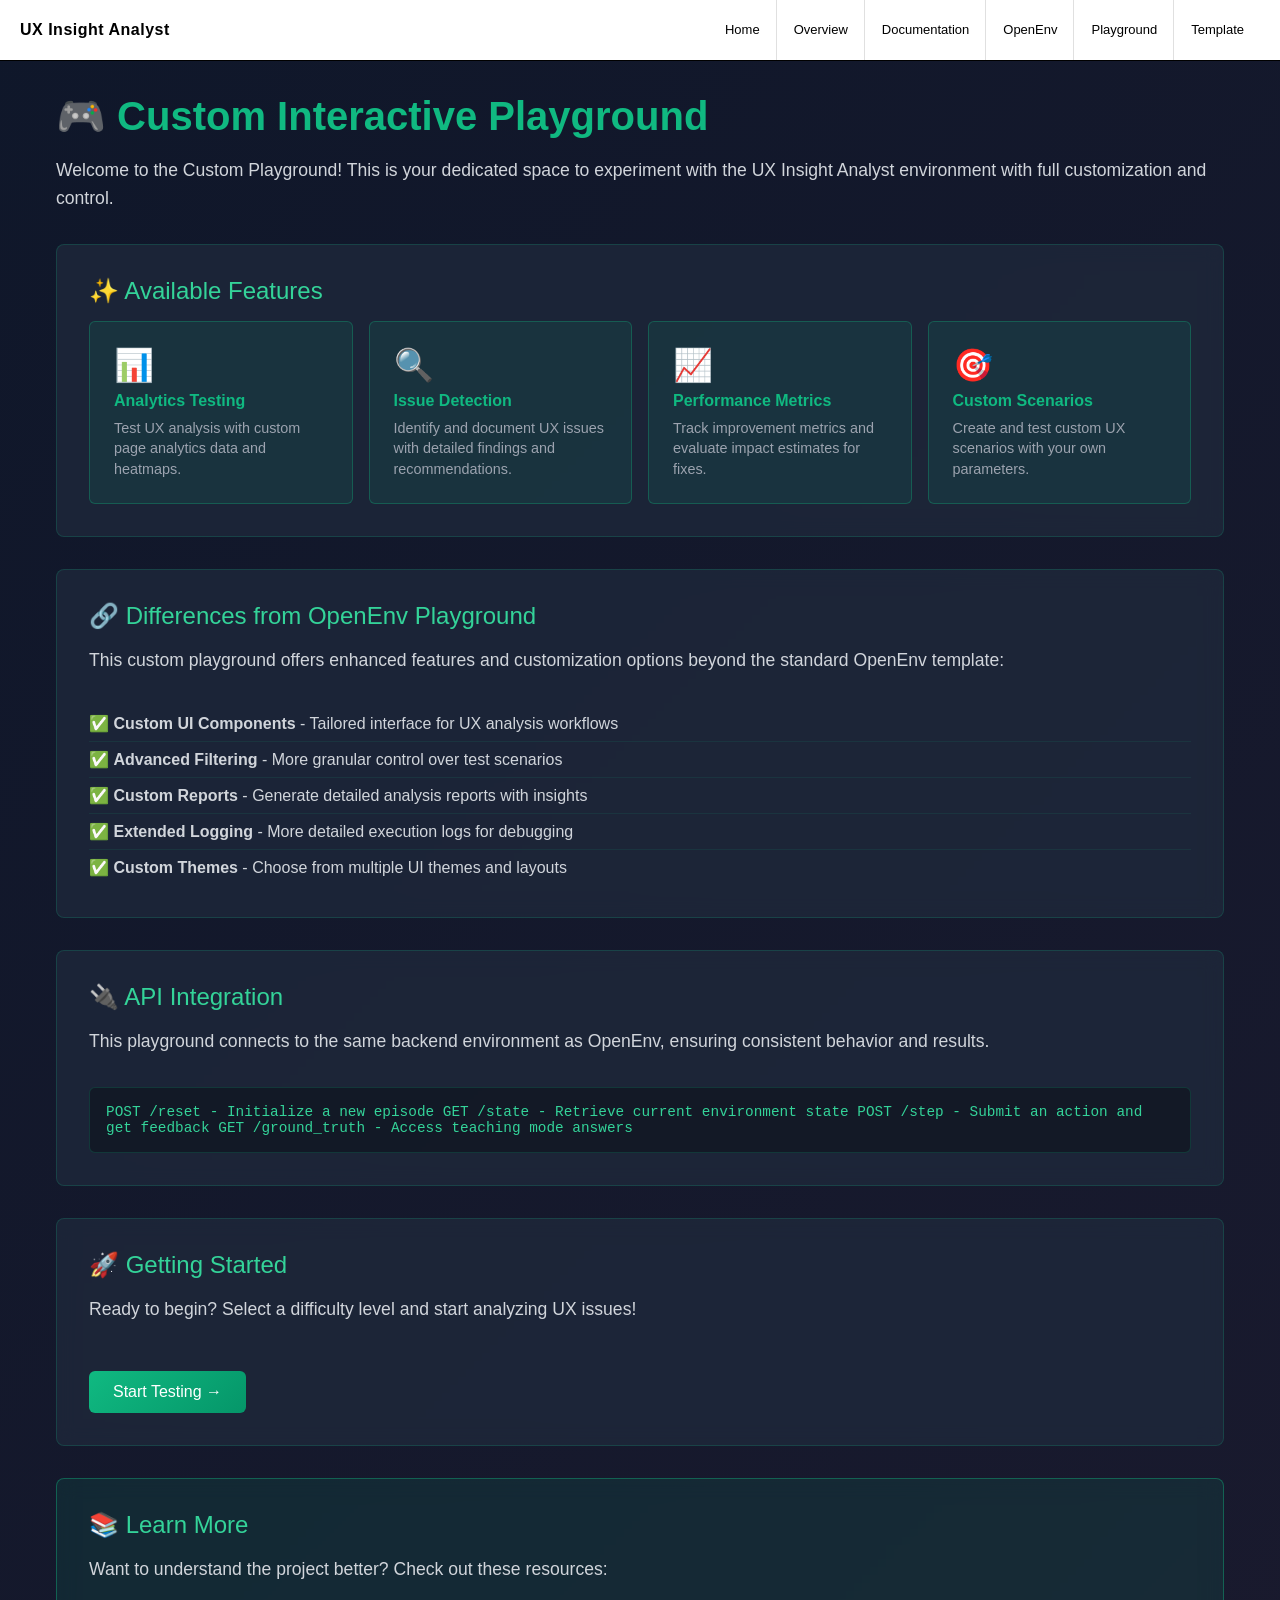
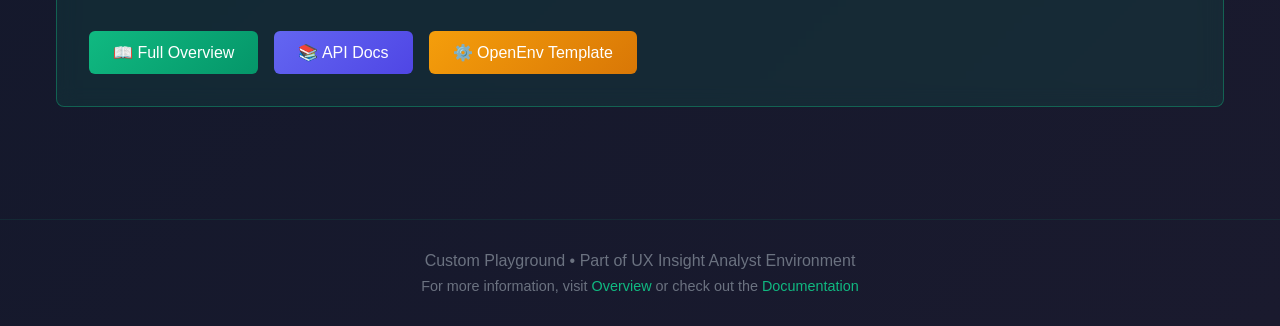
==== static/custom-playground.html @ 0582b0f1 "route-changes" ====
<!DOCTYPE html>
<html lang="en">
<head>
    <meta charset="UTF-8">
    <meta name="viewport" content="width=device-width, initial-scale=1.0">
    <title>Custom Playground - UX Insight Analyst</title>
    <style>
        * {
            margin: 0;
            padding: 0;
            box-sizing: border-box;
        }

        body {
            font-family: -apple-system, BlinkMacSystemFont, "Segoe UI", Roboto, "Helvetica Neue", Arial, sans-serif;
            background: linear-gradient(135deg, #0f172a 0%, #1a1a2e 100%);
            color: #e5e7eb;
            min-height: 100vh;
        }

        .container {
            max-width: 1200px;
            margin: 0 auto;
            padding: 2rem 1rem;
        }

        h1 {
            color: #10b981;
            margin-bottom: 1rem;
            font-size: 2.5rem;
        }

        .description {
            color: #d1d5db;
            margin-bottom: 2rem;
            font-size: 1.1rem;
            line-height: 1.6;
        }

        .playground-section {
            background: rgba(30, 41, 59, 0.8);
            border: 1px solid rgba(16, 185, 129, 0.2);
            border-radius: 8px;
            padding: 2rem;
            margin-bottom: 2rem;
            backdrop-filter: blur(10px);
        }

        .section-title {
            color: #34d399;
            font-size: 1.5rem;
            margin-bottom: 1rem;
            display: flex;
            align-items: center;
            gap: 0.5rem;
        }

        .feature-grid {
            display: grid;
            grid-template-columns: repeat(auto-fit, minmax(250px, 1fr));
            gap: 1rem;
            margin-top: 1rem;
        }

        .feature-card {
            background: rgba(16, 185, 129, 0.1);
            border: 1px solid rgba(16, 185, 129, 0.3);
            border-radius: 6px;
            padding: 1.5rem;
            transition: all 0.3s ease;
        }

        .feature-card:hover {
            background: rgba(16, 185, 129, 0.15);
            border-color: rgba(16, 185, 129, 0.5);
            transform: translateY(-2px);
        }

        .feature-icon {
            font-size: 2rem;
            margin-bottom: 0.5rem;
        }

        .feature-title {
            color: #10b981;
            font-weight: 600;
            margin-bottom: 0.5rem;
        }

        .feature-desc {
            color: #9ca3af;
            font-size: 0.9rem;
            line-height: 1.4;
        }

        .button {
            display: inline-block;
            padding: 0.75rem 1.5rem;
            background: linear-gradient(135deg, #10b981 0%, #059669 100%);
            color: white;
            text-decoration: none;
            border-radius: 6px;
            transition: all 0.3s ease;
            border: none;
            cursor: pointer;
            font-size: 1rem;
            margin-top: 1rem;
        }

        .button:hover {
            background: linear-gradient(135deg, #34d399 0%, #10b981 100%);
            transform: translateY(-2px);
            box-shadow: 0 4px 12px rgba(16, 185, 129, 0.3);
        }

        .code-block {
            background: rgba(0, 0, 0, 0.3);
            border: 1px solid rgba(16, 185, 129, 0.2);
            border-radius: 6px;
            padding: 1rem;
            overflow-x: auto;
            margin-top: 1rem;
            font-family: 'Monaco', 'Courier New', monospace;
            font-size: 0.9rem;
            color: #34d399;
        }

        .footer {
            text-align: center;
            padding: 2rem 0;
            color: #6b7280;
            border-top: 1px solid rgba(16, 185, 129, 0.1);
            margin-top: 3rem;
        }
    </style>
</head>
<body>
    <div class="container">
        <h1>🎮 Custom Interactive Playground</h1>
        <p class="description">
            Welcome to the Custom Playground! This is your dedicated space to experiment with the UX Insight Analyst environment with full customization and control.
        </p>

        <!-- Features Section -->
        <div class="playground-section">
            <div class="section-title">✨ Available Features</div>
            <div class="feature-grid">
                <div class="feature-card">
                    <div class="feature-icon">📊</div>
                    <div class="feature-title">Analytics Testing</div>
                    <div class="feature-desc">Test UX analysis with custom page analytics data and heatmaps.</div>
                </div>
                <div class="feature-card">
                    <div class="feature-icon">🔍</div>
                    <div class="feature-title">Issue Detection</div>
                    <div class="feature-desc">Identify and document UX issues with detailed findings and recommendations.</div>
                </div>
                <div class="feature-card">
                    <div class="feature-icon">📈</div>
                    <div class="feature-title">Performance Metrics</div>
                    <div class="feature-desc">Track improvement metrics and evaluate impact estimates for fixes.</div>
                </div>
                <div class="feature-card">
                    <div class="feature-icon">🎯</div>
                    <div class="feature-title">Custom Scenarios</div>
                    <div class="feature-desc">Create and test custom UX scenarios with your own parameters.</div>
                </div>
            </div>
        </div>

        <!-- OpenEnv Comparison Section -->
        <div class="playground-section">
            <div class="section-title">🔗 Differences from OpenEnv Playground</div>
            <p class="description">
                This custom playground offers enhanced features and customization options beyond the standard OpenEnv template:
            </p>
            <ul style="list-style: none; margin-top: 1rem; color: #d1d5db;">
                <li style="padding: 0.5rem 0; border-bottom: 1px solid rgba(16, 185, 129, 0.1);">
                    ✅ <strong>Custom UI Components</strong> - Tailored interface for UX analysis workflows
                </li>
                <li style="padding: 0.5rem 0; border-bottom: 1px solid rgba(16, 185, 129, 0.1);">
                    ✅ <strong>Advanced Filtering</strong> - More granular control over test scenarios
                </li>
                <li style="padding: 0.5rem 0; border-bottom: 1px solid rgba(16, 185, 129, 0.1);">
                    ✅ <strong>Custom Reports</strong> - Generate detailed analysis reports with insights
                </li>
                <li style="padding: 0.5rem 0; border-bottom: 1px solid rgba(16, 185, 129, 0.1);">
                    ✅ <strong>Extended Logging</strong> - More detailed execution logs for debugging
                </li>
                <li style="padding: 0.5rem 0;">
                    ✅ <strong>Custom Themes</strong> - Choose from multiple UI themes and layouts
                </li>
            </ul>
        </div>

        <!-- API Integration Section -->
        <div class="playground-section">
            <div class="section-title">🔌 API Integration</div>
            <p class="description">
                This playground connects to the same backend environment as OpenEnv, ensuring consistent behavior and results.
            </p>
            <div class="code-block">
POST /reset - Initialize a new episode
GET /state - Retrieve current environment state
POST /step - Submit an action and get feedback
GET /ground_truth - Access teaching mode answers
            </div>
        </div>

        <!-- Getting Started Section -->
        <div class="playground-section">
            <div class="section-title">🚀 Getting Started</div>
            <p class="description">
                Ready to begin? Select a difficulty level and start analyzing UX issues!
            </p>
            <button class="button" onclick="alert('Placeholder: Interactive controls would appear here in full implementation')">
                Start Testing →
            </button>
        </div>

        <!-- Links to Other Sections -->
        <div class="playground-section" style="background: rgba(16, 185, 129, 0.1); border-color: rgba(16, 185, 129, 0.4);">
            <div class="section-title">📚 Learn More</div>
            <p class="description">
                Want to understand the project better? Check out these resources:
            </p>
            <div style="display: flex; gap: 1rem; flex-wrap: wrap; margin-top: 1rem;">
                <a href="/overview" class="button">📖 Full Overview</a>
                <a href="/documentation" class="button" style="background: linear-gradient(135deg, #6366f1 0%, #4f46e5 100%);">📚 API Docs</a>
                <a href="/web" class="button" style="background: linear-gradient(135deg, #f59e0b 0%, #d97706 100%);">⚙️ OpenEnv Template</a>
            </div>
        </div>
    </div>

    <div class="footer">
        <p>Custom Playground • Part of UX Insight Analyst Environment</p>
        <p style="font-size: 0.9rem; margin-top: 0.5rem;">
            For more information, visit <a href="/overview" style="color: #10b981; text-decoration: none;">Overview</a> or check out the <a href="/documentation" style="color: #10b981; text-decoration: none;">Documentation</a>
        </p>
    </div>

    <!-- Load navbar -->
    <link rel="stylesheet" href="/static/css/navbar.css">
    <script src="/static/js/navbar.js"></script>
</body>
</html>
---- static/css/navbar.css ----
/* Minimalistic navbar - monochrome, sharp edges, clear borders */

.navbar {
  background-color: #ffffff;
  border-bottom: 1px solid #000000;
  padding: 0;
  position: sticky;
  top: 0;
  z-index: 1000;
  width: 100%;
}

.navbar-container {
  max-width: 100%;
  margin: 0 auto;
  display: flex;
  justify-content: space-between;
  align-items: center;
  padding: 0 20px;
  height: 60px;
}

.navbar-brand {
  display: flex;
  align-items: center;
}

.brand-link {
  font-size: 16px;
  font-weight: 600;
  color: #000000;
  text-decoration: none;
  letter-spacing: 0.5px;
  transition: color 0.2s;
}

.brand-link:hover {
  color: #333333;
}

.navbar-menu {
  display: flex;
  list-style: none;
  margin: 0;
  padding: 0;
  gap: 1px;
  height: 60px;
  align-items: center;
}

.navbar-menu li {
  height: 100%;
  display: flex;
  align-items: center;
  border-right: 1px solid #e0e0e0;
}

.navbar-menu li:last-child {
  border-right: none;
}

.nav-link {
  color: #000000;
  text-decoration: none;
  font-size: 13px;
  font-weight: 500;
  padding: 0 16px;
  height: 100%;
  display: flex;
  align-items: center;
  transition: background-color 0.2s, color 0.2s;
  border-bottom: 2px solid transparent;
  margin-bottom: -1px;
}

.nav-link:hover {
  background-color: #f5f5f5;
  color: #000000;
}

.nav-link.active {
  background-color: #000000;
  color: #ffffff;
  border-bottom-color: #000000;
}

.navbar-toggle {
  display: none;
  background: none;
  border: none;
  cursor: pointer;
  padding: 10px;
  flex-direction: column;
  gap: 5px;
}

.hamburger {
  width: 24px;
  height: 2px;
  background-color: #000000;
  display: block;
  transition: all 0.3s;
}

/* Mobile responsive design */
@media (max-width: 768px) {
  .navbar-toggle {
    display: flex;
  }

  .navbar-container {
    padding: 0 16px;
  }

  .navbar-menu {
    position: absolute;
    top: 60px;
    left: 0;
    right: 0;
    background-color: #ffffff;
    flex-direction: column;
    gap: 0;
    height: auto;
    border-bottom: 1px solid #000000;
    max-height: 0;
    overflow: hidden;
    transition: max-height 0.3s;
  }

  .navbar-menu.active {
    max-height: 500px;
  }

  .navbar-menu li {
    width: 100%;
    border-right: none;
    border-bottom: 1px solid #e0e0e0;
    height: auto;
  }

  .navbar-menu li:last-child {
    border-bottom: none;
  }

  .nav-link {
    width: 100%;
    padding: 12px 16px;
    border-bottom: none;
    margin-bottom: 0;
  }

  .brand-link {
    font-size: 14px;
  }
}
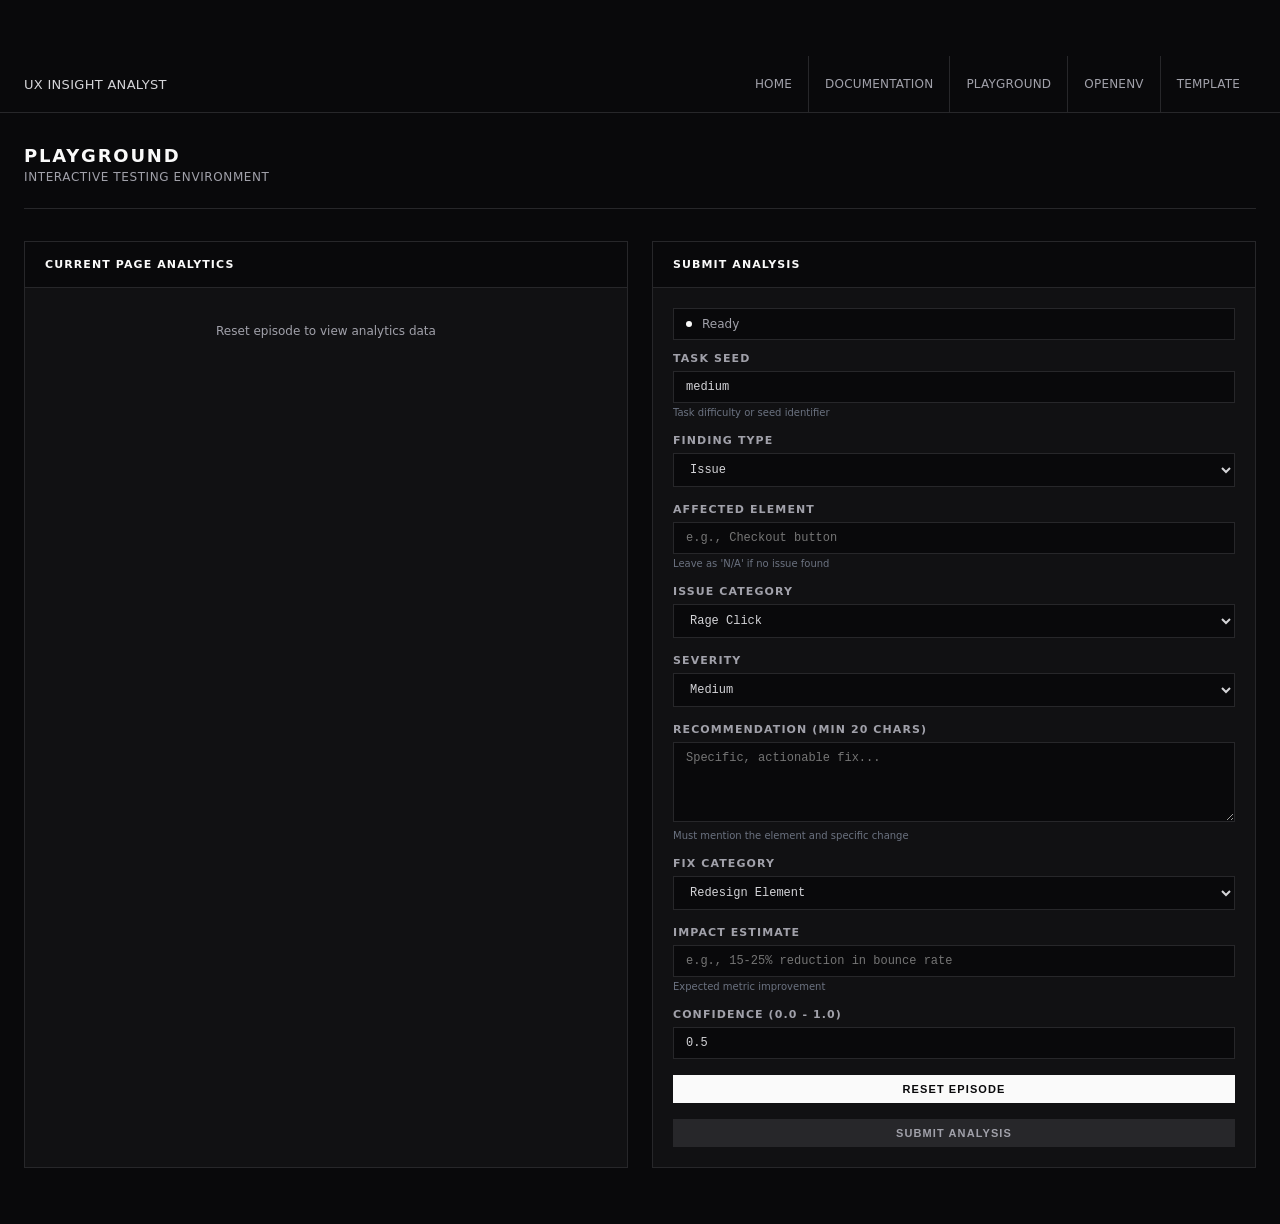
==== commit ce9ec50c: "route-fix" ====
--- a/static/custom-playground.html
+++ b/static/custom-playground.html
@@ -3,244 +3,656 @@
 <head>
     <meta charset="UTF-8">
     <meta name="viewport" content="width=device-width, initial-scale=1.0">
-    <title>Custom Playground - UX Insight Analyst</title>
+    <title>Playground</title>
+    <link rel="stylesheet" href="/static/css/navbar.css">
     <style>
-        * {
-            margin: 0;
-            padding: 0;
-            box-sizing: border-box;
-        }
+        * { margin: 0; padding: 0; box-sizing: border-box; }
 
         body {
-            font-family: -apple-system, BlinkMacSystemFont, "Segoe UI", Roboto, "Helvetica Neue", Arial, sans-serif;
-            background: linear-gradient(135deg, #0f172a 0%, #1a1a2e 100%);
-            color: #e5e7eb;
-            min-height: 100vh;
+            font-family: system-ui, -apple-system, 'Segoe UI', sans-serif;
+            background-color: #09090b;
+            color: #d4d4d8;
+            padding-top: 56px;
         }
 
         .container {
-            max-width: 1200px;
+            max-width: 1400px;
             margin: 0 auto;
-            padding: 2rem 1rem;
-        }
-
-        h1 {
-            color: #10b981;
-            margin-bottom: 1rem;
-            font-size: 2.5rem;
-        }
-
-        .description {
-            color: #d1d5db;
-            margin-bottom: 2rem;
-            font-size: 1.1rem;
-            line-height: 1.6;
-        }
-
-        .playground-section {
-            background: rgba(30, 41, 59, 0.8);
-            border: 1px solid rgba(16, 185, 129, 0.2);
-            border-radius: 8px;
-            padding: 2rem;
-            margin-bottom: 2rem;
-            backdrop-filter: blur(10px);
-        }
-
-        .section-title {
-            color: #34d399;
-            font-size: 1.5rem;
-            margin-bottom: 1rem;
+            padding: 32px 24px;
+        }
+
+        .header {
+            margin-bottom: 32px;
+            border-bottom: 1px solid #27272a;
+            padding-bottom: 24px;
+        }
+
+        .title {
+            font-size: 18px;
+            font-weight: 600;
+            color: #fafafa;
+            text-transform: uppercase;
+            letter-spacing: 0.1em;
+            margin-bottom: 4px;
+        }
+
+        .subtitle {
+            font-size: 12px;
+            color: #a1a1aa;
+            text-transform: uppercase;
+            letter-spacing: 0.05em;
+        }
+
+        /* Two-column layout */
+        .main-grid {
+            display: grid;
+            grid-template-columns: 1fr 1fr;
+            gap: 24px;
+            margin-bottom: 24px;
+        }
+
+        .panel {
+            border: 1px solid #27272a;
+            background-color: #111113;
+            display: flex;
+            flex-direction: column;
+        }
+
+        .panel-header {
+            padding: 16px 20px;
+            border-bottom: 1px solid #27272a;
+            background-color: #09090b;
+        }
+
+        .panel-title {
+            font-size: 11px;
+            font-weight: 600;
+            color: #fafafa;
+            text-transform: uppercase;
+            letter-spacing: 0.1em;
+        }
+
+        .panel-content {
+            padding: 20px;
+            flex: 1;
+            overflow-y: auto;
+        }
+
+        .form-group {
+            margin-bottom: 16px;
+        }
+
+        .form-group:last-child {
+            margin-bottom: 0;
+        }
+
+        .label {
+            display: block;
+            font-size: 11px;
+            font-weight: 600;
+            color: #a1a1aa;
+            text-transform: uppercase;
+            letter-spacing: 0.1em;
+            margin-bottom: 6px;
+        }
+
+        input, select, textarea {
+            width: 100%;
+            padding: 8px 12px;
+            background-color: #09090b;
+            border: 1px solid #27272a;
+            color: #d4d4d8;
+            font-family: monospace;
+            font-size: 12px;
+            transition: border-color 0.15s;
+        }
+
+        input:focus, select:focus, textarea:focus {
+            outline: none;
+            border-color: #a1a1aa;
+        }
+
+        textarea {
+            resize: vertical;
+            min-height: 80px;
+            font-family: monospace;
+        }
+
+        /* Data display */
+        .data-section {
+            margin-bottom: 20px;
+        }
+
+        .data-section h4 {
+            font-size: 11px;
+            font-weight: 600;
+            color: #fafafa;
+            text-transform: uppercase;
+            letter-spacing: 0.1em;
+            margin-bottom: 10px;
+            padding-bottom: 8px;
+            border-bottom: 1px solid #27272a;
+        }
+
+        .metric-item {
+            display: flex;
+            justify-content: space-between;
+            padding: 6px 0;
+            font-size: 12px;
+            border-bottom: 1px solid #27272a;
+        }
+
+        .metric-item:last-child {
+            border-bottom: none;
+        }
+
+        .metric-label {
+            color: #a1a1aa;
+        }
+
+        .metric-value {
+            color: #fafafa;
+            font-family: monospace;
+            font-weight: 500;
+        }
+
+        .signal-item {
+            padding: 8px 0;
+            font-size: 12px;
+            border-bottom: 1px solid #27272a;
+        }
+
+        .signal-item:last-child {
+            border-bottom: none;
+        }
+
+        .signal-type {
+            color: #fafafa;
+            font-weight: 500;
+        }
+
+        .signal-detail {
+            color: #a1a1aa;
+            font-size: 11px;
+            margin-top: 2px;
+        }
+
+        .button {
+            padding: 8px 16px;
+            background-color: #fafafa;
+            color: #09090b;
+            border: none;
+            font-size: 11px;
+            font-weight: 600;
+            text-transform: uppercase;
+            letter-spacing: 0.1em;
+            cursor: pointer;
+            transition: background-color 0.15s;
+            width: 100%;
+        }
+
+        .button:hover {
+            background-color: #d4d4d8;
+        }
+
+        .button:disabled {
+            background-color: #27272a;
+            color: #a1a1aa;
+            cursor: not-allowed;
+        }
+
+        .button-secondary {
+            padding: 8px 16px;
+            background-color: #111113;
+            color: #d4d4d8;
+            border: 1px solid #27272a;
+            font-size: 11px;
+            font-weight: 600;
+            text-transform: uppercase;
+            letter-spacing: 0.1em;
+            cursor: pointer;
+            transition: all 0.15s;
+            width: 100%;
+            margin-top: 8px;
+        }
+
+        .button-secondary:hover {
+            border-color: #a1a1aa;
+            background-color: #18181b;
+        }
+
+        /* Status indicator */
+        .status-bar {
             display: flex;
             align-items: center;
-            gap: 0.5rem;
-        }
-
-        .feature-grid {
+            gap: 10px;
+            padding: 8px 12px;
+            background-color: #09090b;
+            border: 1px solid #27272a;
+            margin-bottom: 12px;
+            font-size: 12px;
+        }
+
+        .status-dot {
+            width: 6px;
+            height: 6px;
+            background-color: #a1a1aa;
+            border-radius: 50%;
+        }
+
+        .status-dot.active {
+            background-color: #fafafa;
+        }
+
+        .status-text {
+            color: #a1a1aa;
+        }
+
+        /* Output boxes */
+        .output-box {
+            background-color: #09090b;
+            border: 1px solid #27272a;
+            padding: 10px 12px;
+            font-family: monospace;
+            font-size: 11px;
+            max-height: 150px;
+            overflow-y: auto;
+            color: #a1a1aa;
+            line-height: 1.5;
+        }
+
+        /* Two-row grid for results */
+        .results-grid {
             display: grid;
-            grid-template-columns: repeat(auto-fit, minmax(250px, 1fr));
-            gap: 1rem;
-            margin-top: 1rem;
-        }
-
-        .feature-card {
-            background: rgba(16, 185, 129, 0.1);
-            border: 1px solid rgba(16, 185, 129, 0.3);
-            border-radius: 6px;
-            padding: 1.5rem;
-            transition: all 0.3s ease;
-        }
-
-        .feature-card:hover {
-            background: rgba(16, 185, 129, 0.15);
-            border-color: rgba(16, 185, 129, 0.5);
-            transform: translateY(-2px);
-        }
-
-        .feature-icon {
-            font-size: 2rem;
-            margin-bottom: 0.5rem;
-        }
-
-        .feature-title {
-            color: #10b981;
-            font-weight: 600;
-            margin-bottom: 0.5rem;
-        }
-
-        .feature-desc {
-            color: #9ca3af;
-            font-size: 0.9rem;
-            line-height: 1.4;
-        }
-
-        .button {
-            display: inline-block;
-            padding: 0.75rem 1.5rem;
-            background: linear-gradient(135deg, #10b981 0%, #059669 100%);
-            color: white;
-            text-decoration: none;
-            border-radius: 6px;
-            transition: all 0.3s ease;
-            border: none;
-            cursor: pointer;
-            font-size: 1rem;
-            margin-top: 1rem;
-        }
-
-        .button:hover {
-            background: linear-gradient(135deg, #34d399 0%, #10b981 100%);
-            transform: translateY(-2px);
-            box-shadow: 0 4px 12px rgba(16, 185, 129, 0.3);
-        }
-
-        .code-block {
-            background: rgba(0, 0, 0, 0.3);
-            border: 1px solid rgba(16, 185, 129, 0.2);
-            border-radius: 6px;
-            padding: 1rem;
-            overflow-x: auto;
-            margin-top: 1rem;
-            font-family: 'Monaco', 'Courier New', monospace;
-            font-size: 0.9rem;
-            color: #34d399;
-        }
-
-        .footer {
-            text-align: center;
-            padding: 2rem 0;
+            grid-template-columns: 1fr 1fr;
+            gap: 24px;
+        }
+
+        .wide-panel {
+            grid-column: 1 / -1;
+        }
+
+        .progress-bar {
+            display: flex;
+            height: 4px;
+            background-color: #27272a;
+            margin: 12px 0;
+            overflow: hidden;
+        }
+
+        .progress-fill {
+            height: 100%;
+            background-color: #fafafa;
+            transition: width 0.3s;
+        }
+
+        .progress-text {
+            font-size: 11px;
+            color: #a1a1aa;
+            margin-top: 4px;
+        }
+
+        .helper-text {
+            font-size: 10px;
             color: #6b7280;
-            border-top: 1px solid rgba(16, 185, 129, 0.1);
-            margin-top: 3rem;
+            margin-top: 4px;
+        }
+
+        @media (max-width: 1024px) {
+            .main-grid {
+                grid-template-columns: 1fr;
+            }
+            .results-grid {
+                grid-template-columns: 1fr;
+            }
         }
     </style>
 </head>
 <body>
     <div class="container">
-        <h1>🎮 Custom Interactive Playground</h1>
-        <p class="description">
-            Welcome to the Custom Playground! This is your dedicated space to experiment with the UX Insight Analyst environment with full customization and control.
-        </p>
-
-        <!-- Features Section -->
-        <div class="playground-section">
-            <div class="section-title">✨ Available Features</div>
-            <div class="feature-grid">
-                <div class="feature-card">
-                    <div class="feature-icon">📊</div>
-                    <div class="feature-title">Analytics Testing</div>
-                    <div class="feature-desc">Test UX analysis with custom page analytics data and heatmaps.</div>
-                </div>
-                <div class="feature-card">
-                    <div class="feature-icon">🔍</div>
-                    <div class="feature-title">Issue Detection</div>
-                    <div class="feature-desc">Identify and document UX issues with detailed findings and recommendations.</div>
-                </div>
-                <div class="feature-card">
-                    <div class="feature-icon">📈</div>
-                    <div class="feature-title">Performance Metrics</div>
-                    <div class="feature-desc">Track improvement metrics and evaluate impact estimates for fixes.</div>
-                </div>
-                <div class="feature-card">
-                    <div class="feature-icon">🎯</div>
-                    <div class="feature-title">Custom Scenarios</div>
-                    <div class="feature-desc">Create and test custom UX scenarios with your own parameters.</div>
+        <div class="header">
+            <div class="title">Playground</div>
+            <div class="subtitle">Interactive Testing Environment</div>
+        </div>
+
+        <div class="main-grid">
+            <!-- ANALYTICS DATA PANEL -->
+            <div class="panel">
+                <div class="panel-header">
+                    <div class="panel-title">Current Page Analytics</div>
+                </div>
+                <div class="panel-content">
+                    <div id="analyticsContainer" style="font-size: 12px;">
+                        <div style="color: #a1a1aa; padding: 16px 0; text-align: center;">
+                            Reset episode to view analytics data
+                        </div>
+                    </div>
+                </div>
+            </div>
+
+            <!-- FORM PANEL -->
+            <div class="panel">
+                <div class="panel-header">
+                    <div class="panel-title">Submit Analysis</div>
+                </div>
+                <div class="panel-content">
+                    <div class="status-bar">
+                        <div class="status-dot" id="statusDot"></div>
+                        <div class="status-text" id="statusText">Waiting for reset</div>
+                    </div>
+
+                    <div class="form-group">
+                        <label class="label">Task Seed</label>
+                        <input type="text" id="taskId" placeholder="e.g., medium" value="medium">
+                        <div class="helper-text">Task difficulty or seed identifier</div>
+                    </div>
+
+                    <div class="form-group">
+                        <label class="label">Finding Type</label>
+                        <select id="findingType">
+                            <option value="issue">Issue</option>
+                            <option value="no_issue">No Issue</option>
+                            <option value="ambiguous">Ambiguous</option>
+                        </select>
+                    </div>
+
+                    <div class="form-group">
+                        <label class="label">Affected Element</label>
+                        <input type="text" id="element" placeholder="e.g., Checkout button">
+                        <div class="helper-text">Leave as 'N/A' if no issue found</div>
+                    </div>
+
+                    <div class="form-group">
+                        <label class="label">Issue Category</label>
+                        <select id="category">
+                            <option value="rage_click">Rage Click</option>
+                            <option value="dead_click">Dead Click</option>
+                            <option value="funnel_dropoff">Funnel Dropoff</option>
+                            <option value="scroll_dropoff">Scroll Dropoff</option>
+                            <option value="mobile_layout_break">Mobile Layout Break</option>
+                            <option value="quickback">Quick Back</option>
+                            <option value="form_abandonment">Form Abandonment</option>
+                            <option value="cta_invisible">CTA Invisible</option>
+                            <option value="search_no_results">Search No Results</option>
+                            <option value="normal_behavior">Normal Behavior</option>
+                            <option value="unclear">Unclear</option>
+                        </select>
+                    </div>
+
+                    <div class="form-group">
+                        <label class="label">Severity</label>
+                        <select id="severity">
+                            <option value="critical">Critical</option>
+                            <option value="high">High</option>
+                            <option value="medium" selected>Medium</option>
+                            <option value="low">Low</option>
+                            <option value="none">None</option>
+                        </select>
+                    </div>
+
+                    <div class="form-group">
+                        <label class="label">Recommendation (min 20 chars)</label>
+                        <textarea id="recommendation" placeholder="Specific, actionable fix..."></textarea>
+                        <div class="helper-text">Must mention the element and specific change</div>
+                    </div>
+
+                    <div class="form-group">
+                        <label class="label">Fix Category</label>
+                        <select id="fixCategory">
+                            <option value="redesign_element">Redesign Element</option>
+                            <option value="reposition_element">Reposition Element</option>
+                            <option value="fix_broken_link">Fix Broken Link</option>
+                            <option value="improve_copy">Improve Copy</option>
+                            <option value="add_feedback">Add Feedback</option>
+                            <option value="reduce_steps">Reduce Steps</option>
+                            <option value="increase_contrast">Increase Contrast</option>
+                            <option value="add_loading_state">Add Loading State</option>
+                            <option value="fix_mobile_layout">Fix Mobile Layout</option>
+                            <option value="no_fix_needed">No Fix Needed</option>
+                            <option value="investigate_further">Investigate Further</option>
+                        </select>
+                    </div>
+
+                    <div class="form-group">
+                        <label class="label">Impact Estimate</label>
+                        <input type="text" id="impact" placeholder="e.g., 15-25% reduction in bounce rate">
+                        <div class="helper-text">Expected metric improvement</div>
+                    </div>
+
+                    <div class="form-group">
+                        <label class="label">Confidence (0.0 - 1.0)</label>
+                        <input type="number" id="confidence" min="0" max="1" step="0.01" value="0.5">
+                    </div>
+
+                    <div class="form-group">
+                        <button class="button" onclick="reset()">Reset Episode</button>
+                    </div>
+
+                    <div class="form-group">
+                        <button class="button" onclick="submit()" id="submitBtn" disabled>Submit Analysis</button>
+                    </div>
                 </div>
             </div>
         </div>
 
-        <!-- OpenEnv Comparison Section -->
-        <div class="playground-section">
-            <div class="section-title">🔗 Differences from OpenEnv Playground</div>
-            <p class="description">
-                This custom playground offers enhanced features and customization options beyond the standard OpenEnv template:
-            </p>
-            <ul style="list-style: none; margin-top: 1rem; color: #d1d5db;">
-                <li style="padding: 0.5rem 0; border-bottom: 1px solid rgba(16, 185, 129, 0.1);">
-                    ✅ <strong>Custom UI Components</strong> - Tailored interface for UX analysis workflows
-                </li>
-                <li style="padding: 0.5rem 0; border-bottom: 1px solid rgba(16, 185, 129, 0.1);">
-                    ✅ <strong>Advanced Filtering</strong> - More granular control over test scenarios
-                </li>
-                <li style="padding: 0.5rem 0; border-bottom: 1px solid rgba(16, 185, 129, 0.1);">
-                    ✅ <strong>Custom Reports</strong> - Generate detailed analysis reports with insights
-                </li>
-                <li style="padding: 0.5rem 0; border-bottom: 1px solid rgba(16, 185, 129, 0.1);">
-                    ✅ <strong>Extended Logging</strong> - More detailed execution logs for debugging
-                </li>
-                <li style="padding: 0.5rem 0;">
-                    ✅ <strong>Custom Themes</strong> - Choose from multiple UI themes and layouts
-                </li>
-            </ul>
-        </div>
-
-        <!-- API Integration Section -->
-        <div class="playground-section">
-            <div class="section-title">🔌 API Integration</div>
-            <p class="description">
-                This playground connects to the same backend environment as OpenEnv, ensuring consistent behavior and results.
-            </p>
-            <div class="code-block">
-POST /reset - Initialize a new episode
-GET /state - Retrieve current environment state
-POST /step - Submit an action and get feedback
-GET /ground_truth - Access teaching mode answers
+        <!-- RESULTS PANELS -->
+        <div class="results-grid" id="resultsSection" style="display: none;">
+            <!-- Progress -->
+            <div class="panel">
+                <div class="panel-header">
+                    <div class="panel-title">Episode Progress</div>
+                </div>
+                <div class="panel-content">
+                    <div style="font-size: 12px;">
+                        <div class="metric-item">
+                            <span class="metric-label">Current Step</span>
+                            <span class="metric-value" id="currentStep">-</span>
+                        </div>
+                        <div class="metric-item">
+                            <span class="metric-label">Total Steps</span>
+                            <span class="metric-value" id="totalSteps">-</span>
+                        </div>
+                        <div style="margin-top: 12px;">
+                            <div class="progress-bar">
+                                <div class="progress-fill" id="progressFill" style="width: 0%"></div>
+                            </div>
+                            <div class="progress-text" id="progressText">0%</div>
+                        </div>
+                    </div>
+                </div>
             </div>
-        </div>
-
-        <!-- Getting Started Section -->
-        <div class="playground-section">
-            <div class="section-title">🚀 Getting Started</div>
-            <p class="description">
-                Ready to begin? Select a difficulty level and start analyzing UX issues!
-            </p>
-            <button class="button" onclick="alert('Placeholder: Interactive controls would appear here in full implementation')">
-                Start Testing →
-            </button>
-        </div>
-
-        <!-- Links to Other Sections -->
-        <div class="playground-section" style="background: rgba(16, 185, 129, 0.1); border-color: rgba(16, 185, 129, 0.4);">
-            <div class="section-title">📚 Learn More</div>
-            <p class="description">
-                Want to understand the project better? Check out these resources:
-            </p>
-            <div style="display: flex; gap: 1rem; flex-wrap: wrap; margin-top: 1rem;">
-                <a href="/overview" class="button">📖 Full Overview</a>
-                <a href="/documentation" class="button" style="background: linear-gradient(135deg, #6366f1 0%, #4f46e5 100%);">📚 API Docs</a>
-                <a href="/web" class="button" style="background: linear-gradient(135deg, #f59e0b 0%, #d97706 100%);">⚙️ OpenEnv Template</a>
+
+            <!-- Rewards -->
+            <div class="panel">
+                <div class="panel-header">
+                    <div class="panel-title">Scoring</div>
+                </div>
+                <div class="panel-content">
+                    <div class="metric-item">
+                        <span class="metric-label">Last Reward</span>
+                        <span class="metric-value" id="lastReward">-</span>
+                    </div>
+                    <div class="metric-item">
+                        <span class="metric-label">Cumulative Score</span>
+                        <span class="metric-value" id="cumulativeScore">-</span>
+                    </div>
+                    <div class="metric-item">
+                        <span class="metric-label">Episode Status</span>
+                        <span class="metric-value" id="episodeStatus">-</span>
+                    </div>
+                </div>
+            </div>
+
+            <!-- Feedback -->
+            <div class="panel wide-panel">
+                <div class="panel-header">
+                    <div class="panel-title">Grader Feedback</div>
+                </div>
+                <div class="panel-content">
+                    <div class="output-box" id="feedbackBox" style="max-height: 120px;">
+                        (Feedback appears here after submission)
+                    </div>
+                </div>
             </div>
         </div>
     </div>
 
-    <div class="footer">
-        <p>Custom Playground • Part of UX Insight Analyst Environment</p>
-        <p style="font-size: 0.9rem; margin-top: 0.5rem;">
-            For more information, visit <a href="/overview" style="color: #10b981; text-decoration: none;">Overview</a> or check out the <a href="/documentation" style="color: #10b981; text-decoration: none;">Documentation</a>
-        </p>
-    </div>
-
-    <!-- Load navbar -->
-    <link rel="stylesheet" href="/static/css/navbar.css">
     <script src="/static/js/navbar.js"></script>
+    <script>
+        let episodeActive = false;
+        let currentObservation = null;
+
+        function setStatus(text, active = false) {
+            const dot = document.getElementById('statusDot');
+            const textEl = document.getElementById('statusText');
+            textEl.textContent = text;
+            dot.classList.toggle('active', active);
+        }
+
+        function displayAnalytics(pageData) {
+            const container = document.getElementById('analyticsContainer');
+            let html = '';
+
+            // Basic metrics
+            html += '<div class="data-section">';
+            html += '<h4>Metrics</h4>';
+            html += `<div class="metric-item"><span class="metric-label">Page</span><span class="metric-value">${pageData.page_name}</span></div>`;
+            html += `<div class="metric-item"><span class="metric-label">Sessions</span><span class="metric-value">${pageData.total_sessions}</span></div>`;
+            html += `<div class="metric-item"><span class="metric-label">Bounce Rate</span><span class="metric-value">${(pageData.bounce_rate * 100).toFixed(1)}%</span></div>`;
+            html += `<div class="metric-item"><span class="metric-label">Mobile</span><span class="metric-value">${(pageData.mobile_sessions_pct * 100).toFixed(1)}%</span></div>`;
+            html += `<div class="metric-item"><span class="metric-label">Mobile Bounce</span><span class="metric-value">${(pageData.mobile_bounce_rate * 100).toFixed(1)}%</span></div>`;
+            html += `<div class="metric-item"><span class="metric-label">Avg Duration</span><span class="metric-value">${pageData.avg_session_duration_seconds.toFixed(0)}s</span></div>`;
+            html += '</div>';
+
+            // Behavioral signals
+            if (pageData.behavioral_signals && pageData.behavioral_signals.length > 0) {
+                html += '<div class="data-section">';
+                html += '<h4>Behavioral Signals</h4>';
+                pageData.behavioral_signals.forEach(sig => {
+                    html += `<div class="signal-item"><div class="signal-type">${sig.signal_type}</div><div class="signal-detail">${sig.affected_element} (${(sig.rate * 100).toFixed(1)}% of sessions)</div></div>`;
+                });
+                html += '</div>';
+            }
+
+            // Heatmap zones
+            if (pageData.heatmap_zones && pageData.heatmap_zones.length > 0) {
+                html += '<div class="data-section">';
+                html += '<h4>Heatmap Zones</h4>';
+                pageData.heatmap_zones.forEach(zone => {
+                    html += `<div class="metric-item"><span class="metric-label">${zone.zone_name}</span><span class="metric-value">${(zone.click_density_pct * 100).toFixed(1)}%</span></div>`;
+                });
+                html += '</div>';
+            }
+
+            container.innerHTML = html;
+        }
+
+        async function reset() {
+            const taskId = document.getElementById('taskId').value.trim();
+            if (!taskId) {
+                setStatus('Error: Task seed required', false);
+                return;
+            }
+
+            setStatus('Resetting...', true);
+
+            try {
+                const response = await fetch('/reset', {
+                    method: 'POST',
+                    headers: { 'Content-Type': 'application/json' },
+                    body: JSON.stringify({ task_id: taskId })
+                });
+
+                if (!response.ok) throw new Error(`HTTP ${response.status}`);
+                const data = await response.json();
+
+                currentObservation = data.observation;
+                episodeActive = true;
+
+                displayAnalytics(data.observation.current_page_data);
+                document.getElementById('submitBtn').disabled = false;
+
+                setStatus('Ready', true);
+                document.getElementById('resultsSection').style.display = 'none';
+            } catch (error) {
+                setStatus('Error: Reset failed', false);
+                episodeActive = false;
+            }
+        }
+
+        async function submit() {
+            if (!episodeActive) {
+                setStatus('Error: No active episode', false);
+                return;
+            }
+
+            const rec = document.getElementById('recommendation').value.trim();
+            const elem = document.getElementById('element').value.trim();
+
+            if (rec.length < 20) {
+                setStatus('Error: Recommendation min 20 chars', false);
+                return;
+            }
+
+            if (!elem) {
+                setStatus('Error: Element required', false);
+                return;
+            }
+
+            setStatus('Submitting...', true);
+
+            try {
+                const response = await fetch('/step', {
+                    method: 'POST',
+                    headers: { 'Content-Type': 'application/json' },
+                    body: JSON.stringify({
+                        finding_type: document.getElementById('findingType').value,
+                        affected_element: elem,
+                        issue_category: document.getElementById('category').value,
+                        severity: document.getElementById('severity').value,
+                        recommendation: rec,
+                        fix_category: document.getElementById('fixCategory').value,
+                        impact_estimate: document.getElementById('impact').value.trim() || 'N/A',
+                        confidence: parseFloat(document.getElementById('confidence').value) || 0.5
+                    })
+                });
+
+                if (!response.ok) throw new Error(`HTTP ${response.status}`);
+                const data = await response.json();
+
+                currentObservation = data.observation;
+                const done = data.observation.done;
+
+                displayResults(data.observation, data.reward);
+                document.getElementById('resultsSection').style.display = 'grid';
+
+                if (done) {
+                    episodeActive = false;
+                    setStatus('Episode complete', false);
+                } else {
+                    setStatus('Ready', true);
+                }
+            } catch (error) {
+                setStatus('Error: Submit failed', false);
+            }
+        }
+
+        function displayResults(obs, reward) {
+            document.getElementById('currentStep').textContent = obs.current_step;
+            document.getElementById('totalSteps').textContent = obs.total_steps;
+            document.getElementById('lastReward').textContent = reward.toFixed(4);
+            document.getElementById('cumulativeScore').textContent = obs.cumulative_score.toFixed(4);
+            document.getElementById('episodeStatus').textContent = obs.done ? 'Complete' : 'Active';
+            document.getElementById('feedbackBox').textContent = obs.grader_feedback || '(No feedback)';
+
+            const pct = (obs.current_step / obs.total_steps) * 100;
+            document.getElementById('progressFill').style.width = pct + '%';
+            document.getElementById('progressText').textContent = Math.round(pct) + '%';
+        }
+
+        window.addEventListener('load', () => {
+            setStatus('Ready', true);
+        });
+    </script>
 </body>
 </html>
--- a/static/css/navbar.css
+++ b/static/css/navbar.css
@@ -1,8 +1,8 @@
-/* Minimalistic navbar - monochrome, sharp edges, clear borders */
+/* Monochrome navbar - minimal, symmetric, fits dark theme */
 
 .navbar {
-  background-color: #ffffff;
-  border-bottom: 1px solid #000000;
+  background-color: #09090b;
+  border-bottom: 1px solid #27272a;
   padding: 0;
   position: sticky;
   top: 0;
@@ -16,26 +16,28 @@
   display: flex;
   justify-content: space-between;
   align-items: center;
-  padding: 0 20px;
-  height: 60px;
+  padding: 0 24px;
+  height: 56px;
 }
 
 .navbar-brand {
   display: flex;
   align-items: center;
+  margin-right: auto;
 }
 
 .brand-link {
-  font-size: 16px;
-  font-weight: 600;
-  color: #000000;
+  font-size: 13px;
+  font-weight: 500;
+  color: #d4d4d8;
   text-decoration: none;
-  letter-spacing: 0.5px;
-  transition: color 0.2s;
+  letter-spacing: 0.3px;
+  text-transform: uppercase;
+  transition: color 0.15s;
 }
 
 .brand-link:hover {
-  color: #333333;
+  color: #fafafa;
 }
 
 .navbar-menu {
@@ -43,8 +45,8 @@
   list-style: none;
   margin: 0;
   padding: 0;
-  gap: 1px;
-  height: 60px;
+  gap: 0;
+  height: 56px;
   align-items: center;
 }
 
@@ -52,7 +54,7 @@
   height: 100%;
   display: flex;
   align-items: center;
-  border-right: 1px solid #e0e0e0;
+  border-right: 1px solid #27272a;
 }
 
 .navbar-menu li:last-child {
@@ -60,28 +62,27 @@
 }
 
 .nav-link {
-  color: #000000;
+  color: #a1a1aa;
   text-decoration: none;
-  font-size: 13px;
+  font-size: 12px;
   font-weight: 500;
   padding: 0 16px;
   height: 100%;
   display: flex;
   align-items: center;
-  transition: background-color 0.2s, color 0.2s;
-  border-bottom: 2px solid transparent;
-  margin-bottom: -1px;
+  transition: color 0.15s, background-color 0.15s;
+  text-transform: uppercase;
+  letter-spacing: 0.2px;
 }
 
 .nav-link:hover {
-  background-color: #f5f5f5;
-  color: #000000;
+  color: #fafafa;
+  background-color: #111113;
 }
 
 .nav-link.active {
-  background-color: #000000;
-  color: #ffffff;
-  border-bottom-color: #000000;
+  color: #fafafa;
+  border-bottom: 2px solid #fafafa;
 }
 
 .navbar-toggle {
@@ -89,17 +90,18 @@
   background: none;
   border: none;
   cursor: pointer;
-  padding: 10px;
+  padding: 8px;
   flex-direction: column;
-  gap: 5px;
+  gap: 4px;
+  margin-left: 16px;
 }
 
 .hamburger {
-  width: 24px;
-  height: 2px;
-  background-color: #000000;
+  width: 20px;
+  height: 1px;
+  background-color: #d4d4d8;
   display: block;
-  transition: all 0.3s;
+  transition: all 0.25s;
 }
 
 /* Mobile responsive design */
@@ -114,27 +116,27 @@
 
   .navbar-menu {
     position: absolute;
-    top: 60px;
+    top: 56px;
     left: 0;
     right: 0;
-    background-color: #ffffff;
+    background-color: #09090b;
     flex-direction: column;
     gap: 0;
     height: auto;
-    border-bottom: 1px solid #000000;
+    border-bottom: 1px solid #27272a;
     max-height: 0;
     overflow: hidden;
     transition: max-height 0.3s;
   }
 
   .navbar-menu.active {
-    max-height: 500px;
+    max-height: 400px;
   }
 
   .navbar-menu li {
     width: 100%;
     border-right: none;
-    border-bottom: 1px solid #e0e0e0;
+    border-bottom: 1px solid #27272a;
     height: auto;
   }
 
@@ -146,10 +148,14 @@
     width: 100%;
     padding: 12px 16px;
     border-bottom: none;
-    margin-bottom: 0;
+  }
+
+  .nav-link.active {
+    border-bottom: none;
+    border-left: 2px solid #fafafa;
   }
 
   .brand-link {
-    font-size: 14px;
+    font-size: 12px;
   }
 }
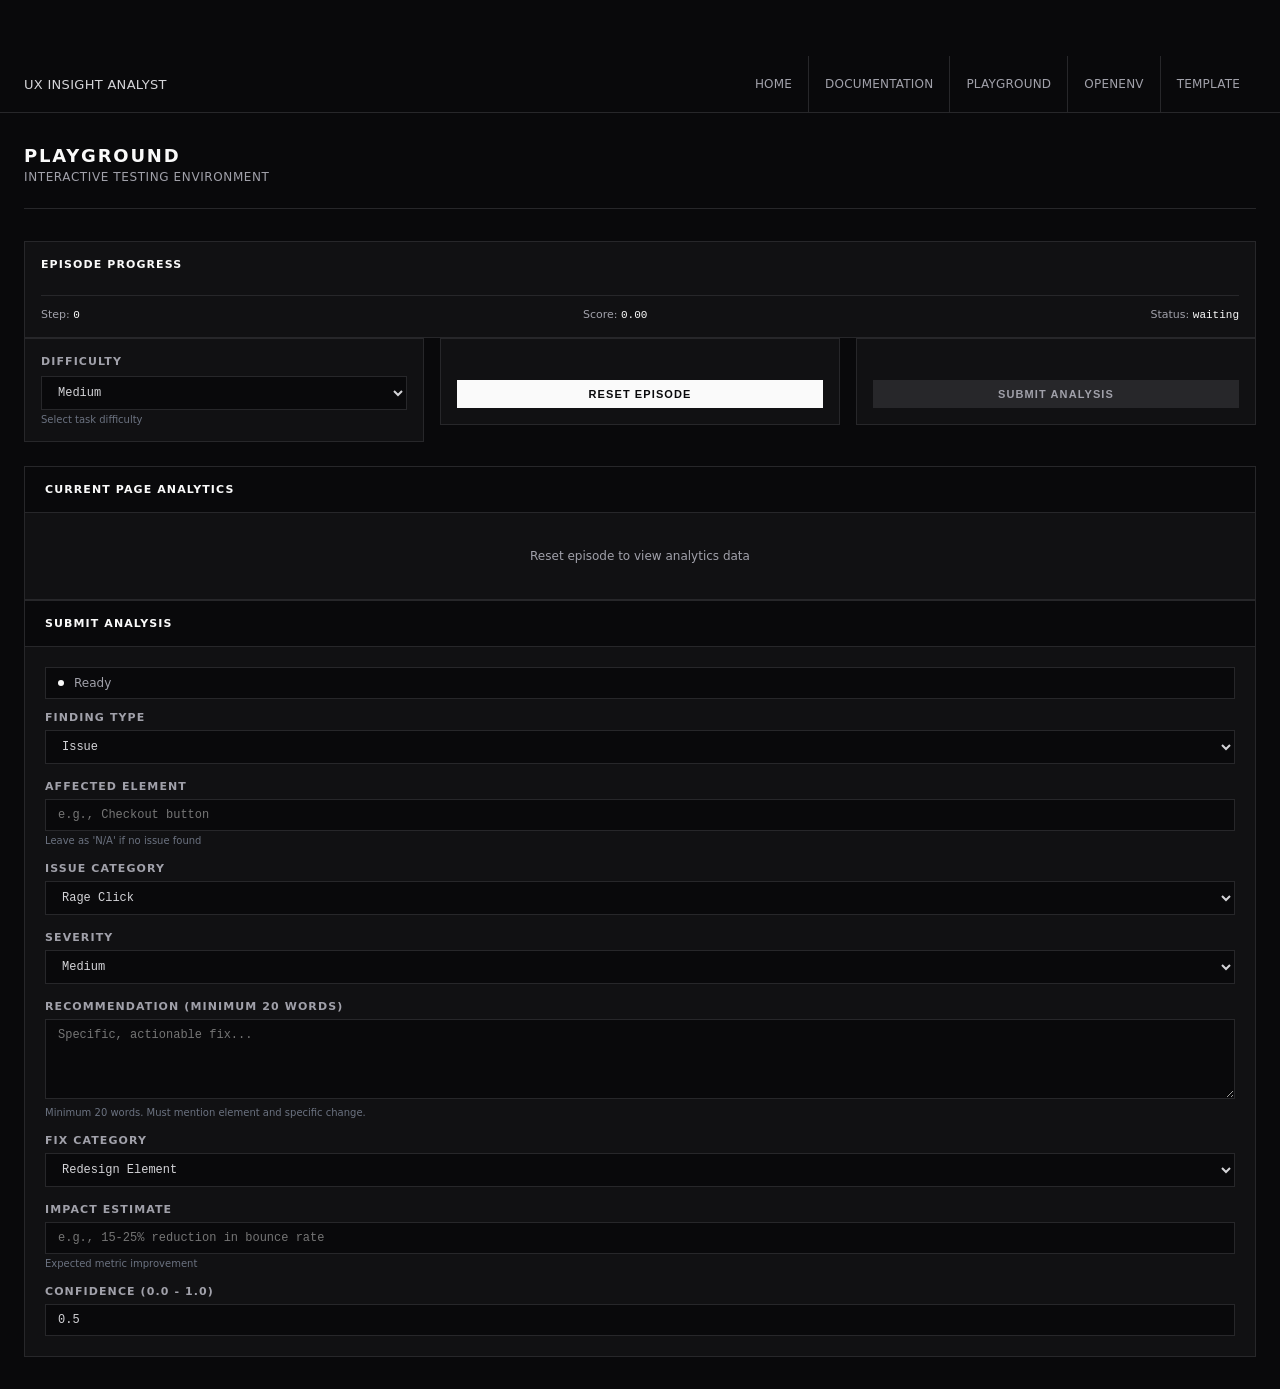
==== commit 364a6291: "ux-up" ====
--- a/static/custom-playground.html
+++ b/static/custom-playground.html
@@ -298,12 +298,108 @@
             margin-top: 4px;
         }
 
+        /* Control panel - top section with buttons and difficulty */
+        .control-panel {
+            display: grid;
+            grid-template-columns: 1fr 1fr 1fr;
+            gap: 16px;
+            margin-bottom: 24px;
+            align-items: flex-start;
+        }
+
+        .control-section {
+            border: 1px solid #27272a;
+            background-color: #111113;
+            padding: 16px;
+        }
+
+        .control-section .label {
+            margin-bottom: 8px;
+        }
+
+        /* Step progress visualization */
+        .step-indicator {
+            border: 1px solid #27272a;
+            background-color: #111113;
+            padding: 16px;
+            grid-column: 1 / -1;
+        }
+
+        .step-progress {
+            display: flex;
+            gap: 8px;
+            align-items: center;
+            justify-content: center;
+            flex-wrap: wrap;
+        }
+
+        .step-node {
+            width: 32px;
+            height: 32px;
+            border: 1px solid #27272a;
+            background-color: #09090b;
+            display: flex;
+            align-items: center;
+            justify-content: center;
+            font-size: 11px;
+            font-weight: 600;
+            color: #a1a1aa;
+            position: relative;
+            transition: all 0.3s ease;
+        }
+
+        .step-node.active {
+            background-color: #fafafa;
+            color: #09090b;
+            border-color: #fafafa;
+            animation: pulse-step 0.5s ease-out;
+        }
+
+        .step-node.completed {
+            background-color: #111113;
+            border-color: #a1a1aa;
+            color: #fafafa;
+        }
+
+        @keyframes pulse-step {
+            0% { transform: scale(0.8); opacity: 0.5; }
+            50% { transform: scale(1.1); }
+            100% { transform: scale(1); opacity: 1; }
+        }
+
+        .step-label {
+            font-size: 10px;
+            color: #a1a1aa;
+            margin-top: 4px;
+            text-align: center;
+        }
+
+        /* Two-column buttons */
+        .button-group {
+            display: grid;
+            grid-template-columns: 1fr 1fr;
+            gap: 12px;
+        }
+
+        .button-group .button {
+            margin: 0;
+        }
+
         @media (max-width: 1024px) {
             .main-grid {
                 grid-template-columns: 1fr;
             }
             .results-grid {
                 grid-template-columns: 1fr;
+            }
+            .control-panel {
+                grid-template-columns: 1fr;
+            }
+            .step-indicator {
+                grid-column: 1;
+            }
+            .button-group {
+                grid-template-columns: 1fr 1fr;
             }
         }
     </style>
@@ -315,7 +411,49 @@
             <div class="subtitle">Interactive Testing Environment</div>
         </div>
 
-        <div class="main-grid">
+        <!-- STEP PROGRESS INDICATOR -->
+        <div class="step-indicator">
+            <div style="margin-bottom: 12px;">
+                <div class="panel-title" style="margin-bottom: 10px;">Episode Progress</div>
+            </div>
+            <div class="step-progress" id="stepProgress">
+                <!-- Steps will be generated dynamically -->
+            </div>
+            <div style="display: flex; justify-content: space-between; margin-top: 12px; padding-top: 12px; border-top: 1px solid #27272a;">
+                <div style="font-size: 11px;">
+                    <span style="color: #a1a1aa;">Step:</span> <span style="color: #fafafa; font-family: monospace;" id="progressStep">0</span>
+                </div>
+                <div style="font-size: 11px;">
+                    <span style="color: #a1a1aa;">Score:</span> <span style="color: #fafafa; font-family: monospace;" id="progressScore">0.00</span>
+                </div>
+                <div style="font-size: 11px;">
+                    <span style="color: #a1a1aa;">Status:</span> <span style="color: #fafafa; font-family: monospace;" id="progressStatus">waiting</span>
+                </div>
+            </div>
+        </div>
+
+        <!-- CONTROL PANEL - Difficulty & Buttons -->
+        <div class="control-panel">
+            <div class="control-section">
+                <label class="label">Difficulty</label>
+                <select id="difficulty">
+                    <option value="easy">Easy</option>
+                    <option value="medium" selected>Medium</option>
+                    <option value="hard">Hard</option>
+                </select>
+                <div class="helper-text">Select task difficulty</div>
+            </div>
+
+            <div class="control-section">
+                <label class="label" style="color: transparent; height: 17px;">Action</label>
+                <button class="button" onclick="reset()">Reset Episode</button>
+            </div>
+
+            <div class="control-section">
+                <label class="label" style="color: transparent; height: 17px;">Submit</label>
+                <button class="button" onclick="submit()" id="submitBtn" disabled>Submit Analysis</button>
+            </div>
+        </div>
             <!-- ANALYTICS DATA PANEL -->
             <div class="panel">
                 <div class="panel-header">
@@ -339,12 +477,6 @@
                     <div class="status-bar">
                         <div class="status-dot" id="statusDot"></div>
                         <div class="status-text" id="statusText">Waiting for reset</div>
-                    </div>
-
-                    <div class="form-group">
-                        <label class="label">Task Seed</label>
-                        <input type="text" id="taskId" placeholder="e.g., medium" value="medium">
-                        <div class="helper-text">Task difficulty or seed identifier</div>
                     </div>
 
                     <div class="form-group">
@@ -391,9 +523,9 @@
                     </div>
 
                     <div class="form-group">
-                        <label class="label">Recommendation (min 20 chars)</label>
+                        <label class="label">Recommendation (minimum 20 words)</label>
                         <textarea id="recommendation" placeholder="Specific, actionable fix..."></textarea>
-                        <div class="helper-text">Must mention the element and specific change</div>
+                        <div class="helper-text">Minimum 20 words. Must mention element and specific change.</div>
                     </div>
 
                     <div class="form-group">
@@ -422,14 +554,6 @@
                     <div class="form-group">
                         <label class="label">Confidence (0.0 - 1.0)</label>
                         <input type="number" id="confidence" min="0" max="1" step="0.01" value="0.5">
-                    </div>
-
-                    <div class="form-group">
-                        <button class="button" onclick="reset()">Reset Episode</button>
-                    </div>
-
-                    <div class="form-group">
-                        <button class="button" onclick="submit()" id="submitBtn" disabled>Submit Analysis</button>
                     </div>
                 </div>
             </div>
@@ -501,12 +625,54 @@
     <script>
         let episodeActive = false;
         let currentObservation = null;
+        let totalSteps = 0;
 
         function setStatus(text, active = false) {
             const dot = document.getElementById('statusDot');
             const textEl = document.getElementById('statusText');
             textEl.textContent = text;
             dot.classList.toggle('active', active);
+        }
+
+        function generateStepIndicators(total) {
+            const container = document.getElementById('stepProgress');
+            container.innerHTML = '';
+            totalSteps = total;
+
+            for (let i = 1; i <= Math.min(total, 10); i++) {
+                const node = document.createElement('div');
+                node.id = `step-${i}`;
+                node.className = 'step-node';
+                node.textContent = i;
+                container.appendChild(node);
+            }
+
+            if (total > 10) {
+                const more = document.createElement('div');
+                more.style.color = '#a1a1aa';
+                more.style.fontSize = '11px';
+                more.style.padding = '0 8px';
+                more.textContent = `... +${total - 10}`;
+                container.appendChild(more);
+            }
+        }
+
+        function updateStepVisual(currentStep, score) {
+            document.getElementById('progressStep').textContent = currentStep;
+            document.getElementById('progressScore').textContent = score.toFixed(4);
+
+            for (let i = 1; i <= Math.min(totalSteps, 10); i++) {
+                const node = document.getElementById(`step-${i}`);
+                if (!node) continue;
+
+                node.classList.remove('active', 'completed');
+                if (i === currentStep) {
+                    node.classList.add('active');
+                    if (score > 0.5) node.classList.add('completed');
+                } else if (i < currentStep) {
+                    node.classList.add('completed');
+                }
+            }
         }
 
         function displayAnalytics(pageData) {
@@ -548,11 +714,7 @@
         }
 
         async function reset() {
-            const taskId = document.getElementById('taskId').value.trim();
-            if (!taskId) {
-                setStatus('Error: Task seed required', false);
-                return;
-            }
+            const difficulty = document.getElementById('difficulty').value;
 
             setStatus('Resetting...', true);
 
@@ -560,7 +722,7 @@
                 const response = await fetch('/reset', {
                     method: 'POST',
                     headers: { 'Content-Type': 'application/json' },
-                    body: JSON.stringify({ task_id: taskId })
+                    body: JSON.stringify({ task_id: difficulty })
                 });
 
                 if (!response.ok) throw new Error(`HTTP ${response.status}`);
@@ -568,6 +730,10 @@
 
                 currentObservation = data.observation;
                 episodeActive = true;
+
+                generateStepIndicators(data.observation.total_steps);
+                updateStepVisual(data.observation.current_step, data.observation.cumulative_score || 0);
+                document.getElementById('progressStatus').textContent = 'active';
 
                 displayAnalytics(data.observation.current_page_data);
                 document.getElementById('submitBtn').disabled = false;
@@ -589,13 +755,14 @@
             const rec = document.getElementById('recommendation').value.trim();
             const elem = document.getElementById('element').value.trim();
 
-            if (rec.length < 20) {
-                setStatus('Error: Recommendation min 20 chars', false);
-                return;
-            }
-
             if (!elem) {
                 setStatus('Error: Element required', false);
+                return;
+            }
+
+            const wordCount = rec.split(/\s+/).filter(w => w.length > 0).length;
+            if (wordCount < 20) {
+                setStatus(`Error: Recommendation minimum 20 words (${wordCount} provided)`, false);
                 return;
             }
 
@@ -623,6 +790,9 @@
                 currentObservation = data.observation;
                 const done = data.observation.done;
 
+                updateStepVisual(data.observation.current_step, data.observation.cumulative_score);
+                document.getElementById('progressStatus').textContent = done ? 'complete' : 'active';
+
                 displayResults(data.observation, data.reward);
                 document.getElementById('resultsSection').style.display = 'grid';
 
@@ -652,6 +822,7 @@
 
         window.addEventListener('load', () => {
             setStatus('Ready', true);
+            document.getElementById('progressStatus').textContent = 'waiting';
         });
     </script>
 </body>
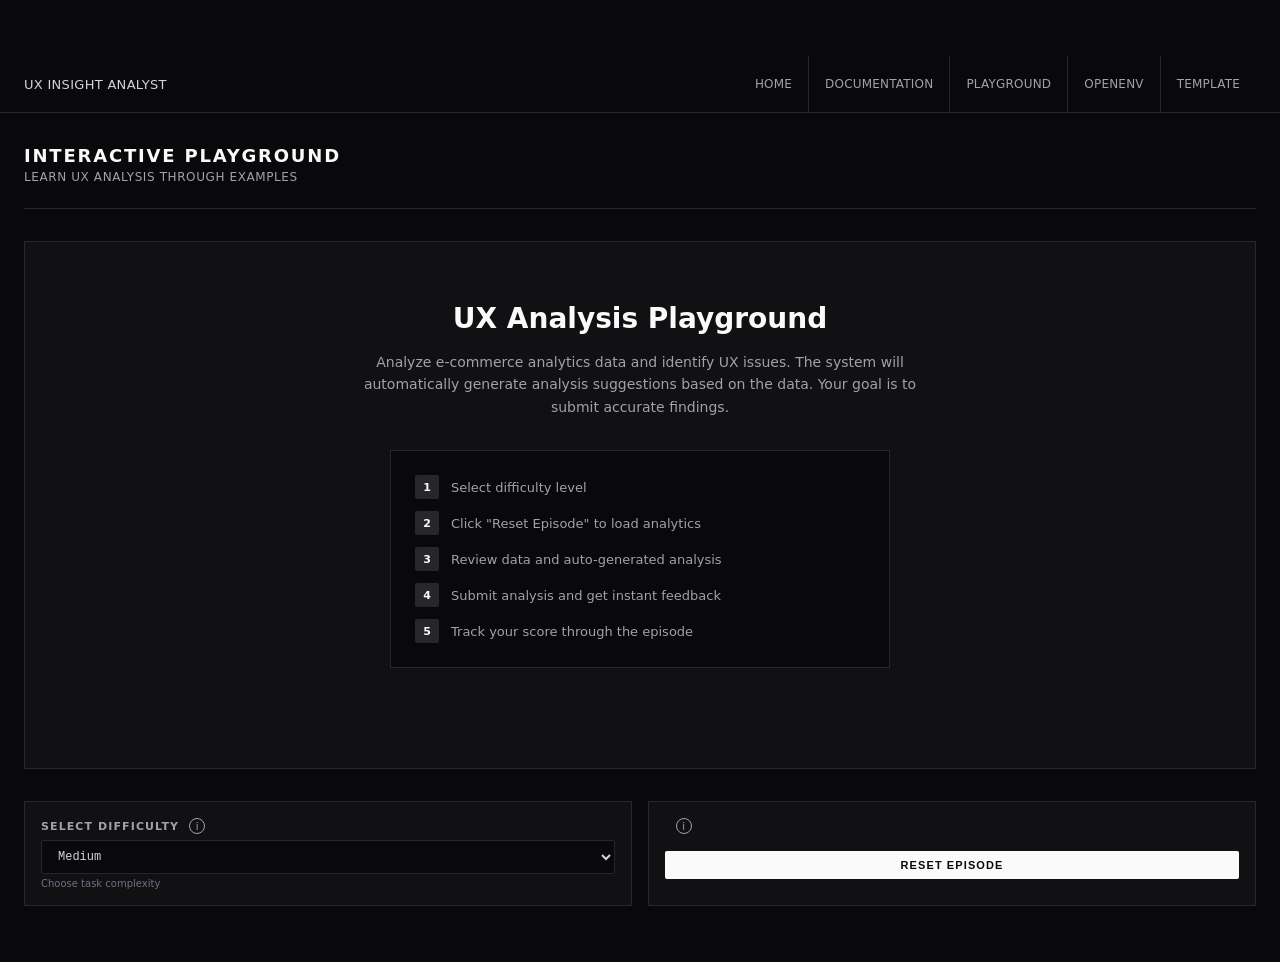
==== commit 644d2210: "user-setup-ft" ====
--- a/static/custom-playground.html
+++ b/static/custom-playground.html
@@ -3,7 +3,7 @@
 <head>
     <meta charset="UTF-8">
     <meta name="viewport" content="width=device-width, initial-scale=1.0">
-    <title>Playground</title>
+    <title>Interactive Playground</title>
     <link rel="stylesheet" href="/static/css/navbar.css">
     <style>
         * { margin: 0; padding: 0; box-sizing: border-box; }
@@ -43,7 +43,74 @@
             letter-spacing: 0.05em;
         }
 
-        /* Two-column layout */
+        /* Welcome screen */
+        .welcome-screen {
+            display: none;
+            text-align: center;
+            padding: 60px 40px;
+            border: 1px solid #27272a;
+            background-color: #111113;
+            margin-bottom: 32px;
+        }
+
+        .welcome-screen.active {
+            display: block;
+        }
+
+        .welcome-title {
+            font-size: 28px;
+            font-weight: 600;
+            color: #fafafa;
+            margin-bottom: 16px;
+        }
+
+        .welcome-text {
+            font-size: 14px;
+            color: #a1a1aa;
+            margin-bottom: 32px;
+            line-height: 1.6;
+            max-width: 600px;
+            margin-left: auto;
+            margin-right: auto;
+        }
+
+        .steps-list {
+            text-align: left;
+            max-width: 500px;
+            margin: 0 auto 40px;
+            border: 1px solid #27272a;
+            padding: 24px;
+            background-color: #09090b;
+        }
+
+        .step-item {
+            display: flex;
+            align-items: center;
+            margin-bottom: 12px;
+            font-size: 13px;
+            color: #a1a1aa;
+        }
+
+        .step-item:last-child {
+            margin-bottom: 0;
+        }
+
+        .step-number {
+            width: 24px;
+            height: 24px;
+            background-color: #27272a;
+            color: #fafafa;
+            border-radius: 2px;
+            display: flex;
+            align-items: center;
+            justify-content: center;
+            font-weight: 600;
+            font-size: 11px;
+            margin-right: 12px;
+            flex-shrink: 0;
+        }
+
+        /* Main grid */
         .main-grid {
             display: grid;
             grid-template-columns: 1fr 1fr;
@@ -56,6 +123,16 @@
             background-color: #111113;
             display: flex;
             flex-direction: column;
+        }
+
+        .panel.highlighted {
+            border-color: #fafafa;
+            box-shadow: 0 0 0 1px #fafafa;
+        }
+
+        .panel.disabled {
+            opacity: 0.5;
+            pointer-events: none;
         }
 
         .panel-header {
@@ -78,6 +155,174 @@
             overflow-y: auto;
         }
 
+        /* Guidance message */
+        .guidance-box {
+            background-color: #09090b;
+            border: 1px solid #27272a;
+            padding: 12px 16px;
+            margin-bottom: 16px;
+            font-size: 12px;
+            color: #fafafa;
+            border-radius: 2px;
+        }
+
+        .guidance-icon {
+            display: inline-block;
+            width: 4px;
+            height: 4px;
+            background-color: #fafafa;
+            border-radius: 50%;
+            margin-right: 8px;
+        }
+
+        /* Info button and tooltip */
+        .info-btn {
+            display: inline-flex;
+            width: 16px;
+            height: 16px;
+            border: 1px solid #a1a1aa;
+            border-radius: 50%;
+            align-items: center;
+            justify-content: center;
+            font-size: 10px;
+            color: #a1a1aa;
+            cursor: help;
+            margin-left: 6px;
+            position: relative;
+            flex-shrink: 0;
+            transition: all 0.15s;
+        }
+
+        .info-btn:hover {
+            border-color: #fafafa;
+            color: #fafafa;
+            background-color: #27272a;
+        }
+
+        .tooltip {
+            visibility: hidden;
+            position: absolute;
+            bottom: 125%;
+            left: 50%;
+            transform: translateX(-50%);
+            background-color: #1a1a1d;
+            color: #d4d4d8;
+            text-align: left;
+            padding: 8px 12px;
+            border-radius: 2px;
+            border: 1px solid #27272a;
+            z-index: 2000;
+            white-space: nowrap;
+            font-size: 11px;
+            font-weight: normal;
+            line-height: 1.4;
+            box-shadow: 0 4px 12px rgba(0, 0, 0, 0.5);
+            opacity: 0;
+            transition: opacity 0.2s;
+            pointer-events: none;
+        }
+
+        .tooltip.multiline {
+            white-space: normal;
+            max-width: 280px;
+            width: 280px;
+        }
+
+        .tooltip::after {
+            content: '';
+            position: absolute;
+            top: 100%;
+            left: 50%;
+            transform: translateX(-50%);
+            border: 4px solid transparent;
+            border-top-color: #1a1a1d;
+        }
+
+        .info-btn:hover .tooltip {
+            visibility: visible;
+            opacity: 1;
+        }
+
+        .label-with-info {
+            display: flex;
+            align-items: center;
+            gap: 4px;
+        }
+
+        /* Step progress */
+        .step-progress-container {
+            border: 1px solid #27272a;
+            background-color: #111113;
+            padding: 20px;
+            margin-bottom: 24px;
+        }
+
+        .step-progress {
+            display: flex;
+            gap: 8px;
+            justify-content: center;
+            flex-wrap: wrap;
+            margin-bottom: 16px;
+        }
+
+        .step-node {
+            width: 32px;
+            height: 32px;
+            border: 1px solid #27272a;
+            background-color: #09090b;
+            display: flex;
+            align-items: center;
+            justify-content: center;
+            font-size: 11px;
+            font-weight: 600;
+            color: #a1a1aa;
+            transition: all 0.3s ease;
+            border-radius: 2px;
+        }
+
+        .step-node.active {
+            background-color: #fafafa;
+            color: #09090b;
+            border-color: #fafafa;
+            animation: pulse-step 0.5s ease-out;
+        }
+
+        .step-node.completed {
+            background-color: #111113;
+            border-color: #a1a1aa;
+            color: #fafafa;
+        }
+
+        @keyframes pulse-step {
+            0% { transform: scale(0.8); }
+            50% { transform: scale(1.1); }
+            100% { transform: scale(1); }
+        }
+
+        .progress-stats {
+            display: flex;
+            justify-content: space-between;
+            font-size: 11px;
+            padding-top: 12px;
+            border-top: 1px solid #27272a;
+        }
+
+        .stat {
+            text-align: center;
+        }
+
+        .stat-label {
+            color: #a1a1aa;
+            margin-bottom: 4px;
+        }
+
+        .stat-value {
+            color: #fafafa;
+            font-family: monospace;
+            font-weight: 600;
+        }
+
+        /* Form styling */
         .form-group {
             margin-bottom: 16px;
         }
@@ -105,11 +350,17 @@
             font-family: monospace;
             font-size: 12px;
             transition: border-color 0.15s;
+            border-radius: 2px;
         }
 
         input:focus, select:focus, textarea:focus {
             outline: none;
             border-color: #a1a1aa;
+        }
+
+        input:disabled, select:disabled, textarea:disabled {
+            opacity: 0.6;
+            cursor: not-allowed;
         }
 
         textarea {
@@ -118,7 +369,29 @@
             font-family: monospace;
         }
 
-        /* Data display */
+        /* Analytics display */
+        .metric-item {
+            display: flex;
+            justify-content: space-between;
+            padding: 8px 0;
+            font-size: 12px;
+            border-bottom: 1px solid #27272a;
+        }
+
+        .metric-item:last-child {
+            border-bottom: none;
+        }
+
+        .metric-label {
+            color: #a1a1aa;
+        }
+
+        .metric-value {
+            color: #fafafa;
+            font-family: monospace;
+            font-weight: 500;
+        }
+
         .data-section {
             margin-bottom: 20px;
         }
@@ -134,28 +407,6 @@
             border-bottom: 1px solid #27272a;
         }
 
-        .metric-item {
-            display: flex;
-            justify-content: space-between;
-            padding: 6px 0;
-            font-size: 12px;
-            border-bottom: 1px solid #27272a;
-        }
-
-        .metric-item:last-child {
-            border-bottom: none;
-        }
-
-        .metric-label {
-            color: #a1a1aa;
-        }
-
-        .metric-value {
-            color: #fafafa;
-            font-family: monospace;
-            font-weight: 500;
-        }
-
         .signal-item {
             padding: 8px 0;
             font-size: 12px;
@@ -177,6 +428,7 @@
             margin-top: 2px;
         }
 
+        /* Buttons */
         .button {
             padding: 8px 16px;
             background-color: #fafafa;
@@ -189,9 +441,10 @@
             cursor: pointer;
             transition: background-color 0.15s;
             width: 100%;
-        }
-
-        .button:hover {
+            border-radius: 2px;
+        }
+
+        .button:hover:not(:disabled) {
             background-color: #d4d4d8;
         }
 
@@ -201,188 +454,57 @@
             cursor: not-allowed;
         }
 
-        .button-secondary {
-            padding: 8px 16px;
+        /* Control panel */
+        .control-panel {
+            display: grid;
+            grid-template-columns: 1fr 1fr;
+            gap: 16px;
+            margin-bottom: 24px;
+        }
+
+        .control-section {
+            border: 1px solid #27272a;
             background-color: #111113;
-            color: #d4d4d8;
-            border: 1px solid #27272a;
-            font-size: 11px;
-            font-weight: 600;
-            text-transform: uppercase;
-            letter-spacing: 0.1em;
-            cursor: pointer;
-            transition: all 0.15s;
-            width: 100%;
-            margin-top: 8px;
-        }
-
-        .button-secondary:hover {
-            border-color: #a1a1aa;
-            background-color: #18181b;
-        }
-
-        /* Status indicator */
-        .status-bar {
-            display: flex;
-            align-items: center;
-            gap: 10px;
-            padding: 8px 12px;
-            background-color: #09090b;
-            border: 1px solid #27272a;
-            margin-bottom: 12px;
-            font-size: 12px;
-        }
-
-        .status-dot {
-            width: 6px;
-            height: 6px;
-            background-color: #a1a1aa;
-            border-radius: 50%;
-        }
-
-        .status-dot.active {
-            background-color: #fafafa;
-        }
-
-        .status-text {
-            color: #a1a1aa;
-        }
-
-        /* Output boxes */
+            padding: 16px;
+        }
+
+        .control-section .label {
+            margin-bottom: 8px;
+        }
+
+        /* Results section */
+        .results-grid {
+            display: grid;
+            grid-template-columns: 1fr 1fr;
+            gap: 24px;
+        }
+
+        .results-grid.full-width {
+            grid-template-columns: 1fr;
+        }
+
         .output-box {
             background-color: #09090b;
             border: 1px solid #27272a;
-            padding: 10px 12px;
+            padding: 12px;
             font-family: monospace;
             font-size: 11px;
             max-height: 150px;
             overflow-y: auto;
             color: #a1a1aa;
             line-height: 1.5;
-        }
-
-        /* Two-row grid for results */
-        .results-grid {
-            display: grid;
-            grid-template-columns: 1fr 1fr;
-            gap: 24px;
+            border-radius: 2px;
         }
 
         .wide-panel {
             grid-column: 1 / -1;
         }
 
-        .progress-bar {
-            display: flex;
-            height: 4px;
-            background-color: #27272a;
-            margin: 12px 0;
-            overflow: hidden;
-        }
-
-        .progress-fill {
-            height: 100%;
-            background-color: #fafafa;
-            transition: width 0.3s;
-        }
-
-        .progress-text {
-            font-size: 11px;
-            color: #a1a1aa;
-            margin-top: 4px;
-        }
-
+        /* Helper text */
         .helper-text {
             font-size: 10px;
             color: #6b7280;
             margin-top: 4px;
-        }
-
-        /* Control panel - top section with buttons and difficulty */
-        .control-panel {
-            display: grid;
-            grid-template-columns: 1fr 1fr 1fr;
-            gap: 16px;
-            margin-bottom: 24px;
-            align-items: flex-start;
-        }
-
-        .control-section {
-            border: 1px solid #27272a;
-            background-color: #111113;
-            padding: 16px;
-        }
-
-        .control-section .label {
-            margin-bottom: 8px;
-        }
-
-        /* Step progress visualization */
-        .step-indicator {
-            border: 1px solid #27272a;
-            background-color: #111113;
-            padding: 16px;
-            grid-column: 1 / -1;
-        }
-
-        .step-progress {
-            display: flex;
-            gap: 8px;
-            align-items: center;
-            justify-content: center;
-            flex-wrap: wrap;
-        }
-
-        .step-node {
-            width: 32px;
-            height: 32px;
-            border: 1px solid #27272a;
-            background-color: #09090b;
-            display: flex;
-            align-items: center;
-            justify-content: center;
-            font-size: 11px;
-            font-weight: 600;
-            color: #a1a1aa;
-            position: relative;
-            transition: all 0.3s ease;
-        }
-
-        .step-node.active {
-            background-color: #fafafa;
-            color: #09090b;
-            border-color: #fafafa;
-            animation: pulse-step 0.5s ease-out;
-        }
-
-        .step-node.completed {
-            background-color: #111113;
-            border-color: #a1a1aa;
-            color: #fafafa;
-        }
-
-        @keyframes pulse-step {
-            0% { transform: scale(0.8); opacity: 0.5; }
-            50% { transform: scale(1.1); }
-            100% { transform: scale(1); opacity: 1; }
-        }
-
-        .step-label {
-            font-size: 10px;
-            color: #a1a1aa;
-            margin-top: 4px;
-            text-align: center;
-        }
-
-        /* Two-column buttons */
-        .button-group {
-            display: grid;
-            grid-template-columns: 1fr 1fr;
-            gap: 12px;
-        }
-
-        .button-group .button {
-            margin: 0;
         }
 
         @media (max-width: 1024px) {
@@ -395,226 +517,310 @@
             .control-panel {
                 grid-template-columns: 1fr;
             }
-            .step-indicator {
-                grid-column: 1;
-            }
-            .button-group {
-                grid-template-columns: 1fr 1fr;
-            }
         }
     </style>
 </head>
 <body>
     <div class="container">
         <div class="header">
-            <div class="title">Playground</div>
-            <div class="subtitle">Interactive Testing Environment</div>
+            <div class="title">Interactive Playground</div>
+            <div class="subtitle">Learn UX Analysis Through Examples</div>
         </div>
 
-        <!-- STEP PROGRESS INDICATOR -->
-        <div class="step-indicator">
-            <div style="margin-bottom: 12px;">
-                <div class="panel-title" style="margin-bottom: 10px;">Episode Progress</div>
+        <!-- WELCOME SCREEN -->
+        <div class="welcome-screen active" id="welcomeScreen">
+            <div class="welcome-title">UX Analysis Playground</div>
+            <div class="welcome-text">
+                Analyze e-commerce analytics data and identify UX issues. The system will automatically generate analysis suggestions based on the data. Your goal is to submit accurate findings.
             </div>
-            <div class="step-progress" id="stepProgress">
-                <!-- Steps will be generated dynamically -->
-            </div>
-            <div style="display: flex; justify-content: space-between; margin-top: 12px; padding-top: 12px; border-top: 1px solid #27272a;">
-                <div style="font-size: 11px;">
-                    <span style="color: #a1a1aa;">Step:</span> <span style="color: #fafafa; font-family: monospace;" id="progressStep">0</span>
-                </div>
-                <div style="font-size: 11px;">
-                    <span style="color: #a1a1aa;">Score:</span> <span style="color: #fafafa; font-family: monospace;" id="progressScore">0.00</span>
-                </div>
-                <div style="font-size: 11px;">
-                    <span style="color: #a1a1aa;">Status:</span> <span style="color: #fafafa; font-family: monospace;" id="progressStatus">waiting</span>
+            <div class="steps-list">
+                <div class="step-item">
+                    <div class="step-number">1</div>
+                    <div>Select difficulty level</div>
+                </div>
+                <div class="step-item">
+                    <div class="step-number">2</div>
+                    <div>Click "Reset Episode" to load analytics</div>
+                </div>
+                <div class="step-item">
+                    <div class="step-number">3</div>
+                    <div>Review data and auto-generated analysis</div>
+                </div>
+                <div class="step-item">
+                    <div class="step-number">4</div>
+                    <div>Submit analysis and get instant feedback</div>
+                </div>
+                <div class="step-item">
+                    <div class="step-number">5</div>
+                    <div>Track your score through the episode</div>
                 </div>
             </div>
         </div>
 
-        <!-- CONTROL PANEL - Difficulty & Buttons -->
-        <div class="control-panel">
+        <!-- STEP PROGRESS -->
+        <div class="step-progress-container" id="progressContainer" style="display: none;">
+            <div style="display: flex; align-items: center; margin-bottom: 12px;">
+                <span style="color: #fafafa; font-weight: 600; font-size: 12px;">Episode Progress</span>
+                <div class="info-btn">
+                    i
+                    <div class="tooltip multiline">Each number represents one page analysis. White is current, dark is completed.</div>
+                </div>
+            </div>
+            <div class="step-progress" id="stepProgress"></div>
+            <div class="progress-stats">
+                <div class="stat">
+                    <div class="stat-label">Step</div>
+                    <div class="stat-value" id="progressStep">0</div>
+                </div>
+                <div class="stat">
+                    <div class="stat-label">Score</div>
+                    <div class="stat-value" id="progressScore">0.00</div>
+                </div>
+                <div class="stat">
+                    <div class="stat-label">Status</div>
+                    <div class="stat-value" id="progressStatus">waiting</div>
+                </div>
+            </div>
+        </div>
+
+        <!-- CONTROL PANEL -->
+        <div class="control-panel" id="controlPanel">
             <div class="control-section">
-                <label class="label">Difficulty</label>
-                <select id="difficulty">
+                <div class="label-with-info">
+                    <label class="label" style="margin-bottom: 0;">Select Difficulty</label>
+                    <div class="info-btn">
+                        i
+                        <div class="tooltip multiline">Easy: 3 pages. Medium: 5 pages. Hard: 7 pages with complex issues.</div>
+                    </div>
+                </div>
+                <select id="difficulty" style="margin-top: 6px;">
                     <option value="easy">Easy</option>
                     <option value="medium" selected>Medium</option>
                     <option value="hard">Hard</option>
                 </select>
-                <div class="helper-text">Select task difficulty</div>
+                <div class="helper-text">Choose task complexity</div>
             </div>
-
             <div class="control-section">
-                <label class="label" style="color: transparent; height: 17px;">Action</label>
-                <button class="button" onclick="reset()">Reset Episode</button>
-            </div>
-
-            <div class="control-section">
-                <label class="label" style="color: transparent; height: 17px;">Submit</label>
-                <button class="button" onclick="submit()" id="submitBtn" disabled>Submit Analysis</button>
+                <div class="label-with-info">
+                    <label class="label" style="margin-bottom: 0; color: transparent;">_</label>
+                    <div class="info-btn" style="margin-left: 0;">
+                        i
+                        <div class="tooltip multiline">Loads a new episode with fresh analytics data. All previous progress will reset.</div>
+                    </div>
+                </div>
+                <button class="button" id="resetBtn" onclick="resetEpisode()" style="margin-top: 17px;">Reset Episode</button>
             </div>
         </div>
-            <!-- ANALYTICS DATA PANEL -->
-            <div class="panel">
-                <div class="panel-header">
-                    <div class="panel-title">Current Page Analytics</div>
-                </div>
-                <div class="panel-content">
-                    <div id="analyticsContainer" style="font-size: 12px;">
-                        <div style="color: #a1a1aa; padding: 16px 0; text-align: center;">
-                            Reset episode to view analytics data
+
+        <!-- MAIN CONTENT (Hidden initially) -->
+        <div id="mainContent" style="display: none;">
+            <div class="guidance-box" id="guidanceBox">
+                <span class="guidance-icon"></span>
+                <span id="guidanceText">Read the analytics data to identify UX issues</span>
+            </div>
+
+            <div class="main-grid">
+                <!-- ANALYTICS PANEL -->
+                <div class="panel" id="analyticsPanel">
+                    <div class="panel-header">
+                        <div style="display: flex; align-items: center; gap: 8px;">
+                            <div class="panel-title">Page Analytics</div>
+                            <div class="info-btn">
+                                i
+                                <div class="tooltip multiline">Real user behavior metrics. Metrics, signals, and heatmaps show where the UX issue might be.</div>
+                            </div>
                         </div>
                     </div>
+                    <div class="panel-content">
+                        <div id="analyticsContainer" style="font-size: 12px;">
+                            <div style="color: #a1a1aa; padding: 16px 0; text-align: center;">
+                                Loading analytics...
+                            </div>
+                        </div>
+                    </div>
+                </div>
+
+                <!-- ANALYSIS FORM PANEL -->
+                <div class="panel" id="formPanel">
+                    <div class="panel-header">
+                        <div style="display: flex; align-items: center; gap: 8px;">
+                            <div class="panel-title">Analysis</div>
+                            <div class="info-btn">
+                                i
+                                <div class="tooltip multiline">Auto-filled form based on analytics. Review and submit your findings.</div>
+                            </div>
+                        </div>
+                    </div>
+                    <div class="panel-content">
+                        <div class="form-group">
+                            <div class="label-with-info">
+                                <label class="label" style="margin-bottom: 0;">Finding Type</label>
+                                <div class="info-btn">
+                                    i
+                                    <div class="tooltip multiline">Issue: A UX problem found. No Issue: Everything is fine. Ambiguous: Unclear result.</div>
+                                </div>
+                            </div>
+                            <select id="findingType" disabled style="margin-top: 6px;">
+                                <option value="issue">Issue</option>
+                                <option value="no_issue">No Issue</option>
+                                <option value="ambiguous">Ambiguous</option>
+                            </select>
+                        </div>
+
+                        <div class="form-group">
+                            <div class="label-with-info">
+                                <label class="label" style="margin-bottom: 0;">Affected Element</label>
+                                <div class="info-btn">
+                                    i
+                                    <div class="tooltip multiline">Which UI component or page section has the problem? (e.g., "Add to Cart button")</div>
+                                </div>
+                            </div>
+                            <input type="text" id="element" placeholder="Auto-filled" disabled style="margin-top: 6px;">
+                        </div>
+
+                        <div class="form-group">
+                            <div class="label-with-info">
+                                <label class="label" style="margin-bottom: 0;">Issue Category</label>
+                                <div class="info-btn">
+                                    i
+                                    <div class="tooltip multiline">Type of user friction: rage clicks, dead clicks, form abandonment, etc.</div>
+                                </div>
+                            </div>
+                            <select id="category" disabled style="margin-top: 6px;">
+                                <option value="rage_click">Rage Click</option>
+                                <option value="dead_click">Dead Click</option>
+                                <option value="funnel_dropoff">Funnel Dropoff</option>
+                                <option value="scroll_dropoff">Scroll Dropoff</option>
+                                <option value="mobile_layout_break">Mobile Layout Break</option>
+                                <option value="quickback">Quick Back</option>
+                                <option value="form_abandonment">Form Abandonment</option>
+                                <option value="normal_behavior">Normal Behavior</option>
+                            </select>
+                        </div>
+
+                        <div class="form-group">
+                            <div class="label-with-info">
+                                <label class="label" style="margin-bottom: 0;">Severity</label>
+                                <div class="info-btn">
+                                    i
+                                    <div class="tooltip multiline">How critical is this issue? Critical = major user impact. None = no problem.</div>
+                                </div>
+                            </div>
+                            <select id="severity" disabled style="margin-top: 6px;">
+                                <option value="critical">Critical</option>
+                                <option value="high">High</option>
+                                <option value="medium" selected>Medium</option>
+                                <option value="low">Low</option>
+                                <option value="none">None</option>
+                            </select>
+                        </div>
+
+                        <div class="form-group">
+                            <div class="label-with-info">
+                                <label class="label" style="margin-bottom: 0;">Recommendation</label>
+                                <div class="info-btn">
+                                    i
+                                    <div class="tooltip multiline">Specific, actionable fix for the issue. The system auto-fills this based on the problem detected.</div>
+                                </div>
+                            </div>
+                            <textarea id="recommendation" placeholder="Auto-filled" disabled style="margin-top: 6px;"></textarea>
+                        </div>
+
+                        <div class="form-group">
+                            <div class="label-with-info">
+                                <label class="label" style="margin-bottom: 0;">Fix Category</label>
+                                <div class="info-btn">
+                                    i
+                                    <div class="tooltip multiline">Type of solution: redesign, reposition, add feedback, reduce steps, etc.</div>
+                                </div>
+                            </div>
+                            <select id="fixCategory" disabled style="margin-top: 6px;">
+                                <option value="redesign_element">Redesign Element</option>
+                                <option value="reposition_element">Reposition Element</option>
+                                <option value="fix_broken_link">Fix Broken Link</option>
+                                <option value="improve_copy">Improve Copy</option>
+                                <option value="add_feedback">Add Feedback</option>
+                                <option value="reduce_steps">Reduce Steps</option>
+                                <option value="increase_contrast">Increase Contrast</option>
+                                <option value="add_loading_state">Add Loading State</option>
+                                <option value="no_fix_needed">No Fix Needed</option>
+                            </select>
+                        </div>
+
+                        <div class="form-group">
+                            <div class="label-with-info">
+                                <label class="label" style="margin-bottom: 0;">Confidence</label>
+                                <div class="info-btn">
+                                    i
+                                    <div class="tooltip multiline">How confident are you in this analysis? 1.0 = very confident. 0.0 = not confident.</div>
+                                </div>
+                            </div>
+                            <input type="number" id="confidence" min="0" max="1" step="0.01" value="0.75" disabled style="margin-top: 6px;">
+                        </div>
+                    </div>
                 </div>
             </div>
 
-            <!-- FORM PANEL -->
-            <div class="panel">
-                <div class="panel-header">
-                    <div class="panel-title">Submit Analysis</div>
-                </div>
-                <div class="panel-content">
-                    <div class="status-bar">
-                        <div class="status-dot" id="statusDot"></div>
-                        <div class="status-text" id="statusText">Waiting for reset</div>
+            <div style="height: 16px;"></div>
+
+            <!-- SUBMIT BUTTON -->
+            <div style="border: 1px solid #27272a; background-color: #111113; padding: 16px;">
+                <div style="display: flex; align-items: center; gap: 8px; margin-bottom: 8px;">
+                    <button class="button" id="submitBtn" onclick="submitAnalysis()" disabled style="margin: 0; flex: 1;">
+                        Submit Analysis
+                    </button>
+                    <div class="info-btn">
+                        i
+                        <div class="tooltip multiline">Send your analysis to the grader. Get instant feedback on accuracy. Available after episode resets.</div>
                     </div>
-
-                    <div class="form-group">
-                        <label class="label">Finding Type</label>
-                        <select id="findingType">
-                            <option value="issue">Issue</option>
-                            <option value="no_issue">No Issue</option>
-                            <option value="ambiguous">Ambiguous</option>
-                        </select>
+                </div>
+                <div class="helper-text" style="margin-top: 8px; text-align: center;">
+                    <span id="submitHelp">Waiting for episode reset...</span>
+                </div>
+            </div>
+
+            <!-- RESULTS SECTION -->
+            <div class="results-grid full-width" id="resultsSection" style="display: none; margin-top: 24px;">
+                <div class="panel">
+                    <div class="panel-header">
+                        <div style="display: flex; align-items: center; gap: 8px;">
+                            <div class="panel-title">Submission Feedback</div>
+                            <div class="info-btn">
+                                i
+                                <div class="tooltip multiline">What the grader thinks about your analysis. Comments on accuracy of each field.</div>
+                            </div>
+                        </div>
                     </div>
-
-                    <div class="form-group">
-                        <label class="label">Affected Element</label>
-                        <input type="text" id="element" placeholder="e.g., Checkout button">
-                        <div class="helper-text">Leave as 'N/A' if no issue found</div>
+                    <div class="panel-content">
+                        <div class="output-box" id="feedbackBox">
+                            (Feedback appears here)
+                        </div>
                     </div>
-
-                    <div class="form-group">
-                        <label class="label">Issue Category</label>
-                        <select id="category">
-                            <option value="rage_click">Rage Click</option>
-                            <option value="dead_click">Dead Click</option>
-                            <option value="funnel_dropoff">Funnel Dropoff</option>
-                            <option value="scroll_dropoff">Scroll Dropoff</option>
-                            <option value="mobile_layout_break">Mobile Layout Break</option>
-                            <option value="quickback">Quick Back</option>
-                            <option value="form_abandonment">Form Abandonment</option>
-                            <option value="cta_invisible">CTA Invisible</option>
-                            <option value="search_no_results">Search No Results</option>
-                            <option value="normal_behavior">Normal Behavior</option>
-                            <option value="unclear">Unclear</option>
-                        </select>
+                </div>
+
+                <div class="panel">
+                    <div class="panel-header">
+                        <div style="display: flex; align-items: center; gap: 8px;">
+                            <div class="panel-title">Score Details</div>
+                            <div class="info-btn">
+                                i
+                                <div class="tooltip multiline">Last Reward: This submission's score. Cumulative: Total points so far. Status: Active or Complete.</div>
+                            </div>
+                        </div>
                     </div>
-
-                    <div class="form-group">
-                        <label class="label">Severity</label>
-                        <select id="severity">
-                            <option value="critical">Critical</option>
-                            <option value="high">High</option>
-                            <option value="medium" selected>Medium</option>
-                            <option value="low">Low</option>
-                            <option value="none">None</option>
-                        </select>
-                    </div>
-
-                    <div class="form-group">
-                        <label class="label">Recommendation (minimum 20 words)</label>
-                        <textarea id="recommendation" placeholder="Specific, actionable fix..."></textarea>
-                        <div class="helper-text">Minimum 20 words. Must mention element and specific change.</div>
-                    </div>
-
-                    <div class="form-group">
-                        <label class="label">Fix Category</label>
-                        <select id="fixCategory">
-                            <option value="redesign_element">Redesign Element</option>
-                            <option value="reposition_element">Reposition Element</option>
-                            <option value="fix_broken_link">Fix Broken Link</option>
-                            <option value="improve_copy">Improve Copy</option>
-                            <option value="add_feedback">Add Feedback</option>
-                            <option value="reduce_steps">Reduce Steps</option>
-                            <option value="increase_contrast">Increase Contrast</option>
-                            <option value="add_loading_state">Add Loading State</option>
-                            <option value="fix_mobile_layout">Fix Mobile Layout</option>
-                            <option value="no_fix_needed">No Fix Needed</option>
-                            <option value="investigate_further">Investigate Further</option>
-                        </select>
-                    </div>
-
-                    <div class="form-group">
-                        <label class="label">Impact Estimate</label>
-                        <input type="text" id="impact" placeholder="e.g., 15-25% reduction in bounce rate">
-                        <div class="helper-text">Expected metric improvement</div>
-                    </div>
-
-                    <div class="form-group">
-                        <label class="label">Confidence (0.0 - 1.0)</label>
-                        <input type="number" id="confidence" min="0" max="1" step="0.01" value="0.5">
-                    </div>
-                </div>
-            </div>
-        </div>
-
-        <!-- RESULTS PANELS -->
-        <div class="results-grid" id="resultsSection" style="display: none;">
-            <!-- Progress -->
-            <div class="panel">
-                <div class="panel-header">
-                    <div class="panel-title">Episode Progress</div>
-                </div>
-                <div class="panel-content">
-                    <div style="font-size: 12px;">
+                    <div class="panel-content">
                         <div class="metric-item">
-                            <span class="metric-label">Current Step</span>
-                            <span class="metric-value" id="currentStep">-</span>
+                            <span class="metric-label">Last Reward</span>
+                            <span class="metric-value" id="lastReward">-</span>
                         </div>
                         <div class="metric-item">
-                            <span class="metric-label">Total Steps</span>
-                            <span class="metric-value" id="totalSteps">-</span>
-                        </div>
-                        <div style="margin-top: 12px;">
-                            <div class="progress-bar">
-                                <div class="progress-fill" id="progressFill" style="width: 0%"></div>
-                            </div>
-                            <div class="progress-text" id="progressText">0%</div>
-                        </div>
-                    </div>
-                </div>
-            </div>
-
-            <!-- Rewards -->
-            <div class="panel">
-                <div class="panel-header">
-                    <div class="panel-title">Scoring</div>
-                </div>
-                <div class="panel-content">
-                    <div class="metric-item">
-                        <span class="metric-label">Last Reward</span>
-                        <span class="metric-value" id="lastReward">-</span>
-                    </div>
-                    <div class="metric-item">
-                        <span class="metric-label">Cumulative Score</span>
-                        <span class="metric-value" id="cumulativeScore">-</span>
-                    </div>
-                    <div class="metric-item">
-                        <span class="metric-label">Episode Status</span>
-                        <span class="metric-value" id="episodeStatus">-</span>
-                    </div>
-                </div>
-            </div>
-
-            <!-- Feedback -->
-            <div class="panel wide-panel">
-                <div class="panel-header">
-                    <div class="panel-title">Grader Feedback</div>
-                </div>
-                <div class="panel-content">
-                    <div class="output-box" id="feedbackBox" style="max-height: 120px;">
-                        (Feedback appears here after submission)
+                            <span class="metric-label">Cumulative Score</span>
+                            <span class="metric-value" id="cumulativeScore">-</span>
+                        </div>
+                        <div class="metric-item">
+                            <span class="metric-label">Episode Status</span>
+                            <span class="metric-value" id="episodeStatus">-</span>
+                        </div>
                     </div>
                 </div>
             </div>
@@ -627,19 +833,12 @@
         let currentObservation = null;
         let totalSteps = 0;
 
-        function setStatus(text, active = false) {
-            const dot = document.getElementById('statusDot');
-            const textEl = document.getElementById('statusText');
-            textEl.textContent = text;
-            dot.classList.toggle('active', active);
-        }
-
         function generateStepIndicators(total) {
             const container = document.getElementById('stepProgress');
             container.innerHTML = '';
             totalSteps = total;
 
-            for (let i = 1; i <= Math.min(total, 10); i++) {
+            for (let i = 1; i <= Math.min(total, 15); i++) {
                 const node = document.createElement('div');
                 node.id = `step-${i}`;
                 node.className = 'step-node';
@@ -647,12 +846,12 @@
                 container.appendChild(node);
             }
 
-            if (total > 10) {
+            if (total > 15) {
                 const more = document.createElement('div');
                 more.style.color = '#a1a1aa';
                 more.style.fontSize = '11px';
                 more.style.padding = '0 8px';
-                more.textContent = `... +${total - 10}`;
+                more.textContent = `...+${total - 15}`;
                 container.appendChild(more);
             }
         }
@@ -661,14 +860,13 @@
             document.getElementById('progressStep').textContent = currentStep;
             document.getElementById('progressScore').textContent = score.toFixed(4);
 
-            for (let i = 1; i <= Math.min(totalSteps, 10); i++) {
+            for (let i = 1; i <= Math.min(totalSteps, 15); i++) {
                 const node = document.getElementById(`step-${i}`);
                 if (!node) continue;
 
                 node.classList.remove('active', 'completed');
                 if (i === currentStep) {
                     node.classList.add('active');
-                    if (score > 0.5) node.classList.add('completed');
                 } else if (i < currentStep) {
                     node.classList.add('completed');
                 }
@@ -679,31 +877,27 @@
             const container = document.getElementById('analyticsContainer');
             let html = '';
 
-            // Basic metrics
             html += '<div class="data-section">';
             html += '<h4>Metrics</h4>';
             html += `<div class="metric-item"><span class="metric-label">Page</span><span class="metric-value">${pageData.page_name}</span></div>`;
             html += `<div class="metric-item"><span class="metric-label">Sessions</span><span class="metric-value">${pageData.total_sessions}</span></div>`;
             html += `<div class="metric-item"><span class="metric-label">Bounce Rate</span><span class="metric-value">${(pageData.bounce_rate * 100).toFixed(1)}%</span></div>`;
-            html += `<div class="metric-item"><span class="metric-label">Mobile</span><span class="metric-value">${(pageData.mobile_sessions_pct * 100).toFixed(1)}%</span></div>`;
-            html += `<div class="metric-item"><span class="metric-label">Mobile Bounce</span><span class="metric-value">${(pageData.mobile_bounce_rate * 100).toFixed(1)}%</span></div>`;
-            html += `<div class="metric-item"><span class="metric-label">Avg Duration</span><span class="metric-value">${pageData.avg_session_duration_seconds.toFixed(0)}s</span></div>`;
+            html += `<div class="metric-item"><span class="metric-label">Mobile %</span><span class="metric-value">${(pageData.mobile_sessions_pct * 100).toFixed(1)}%</span></div>`;
+            html += `<div class="metric-item"><span class="metric-label">Duration</span><span class="metric-value">${pageData.avg_session_duration_seconds.toFixed(0)}s</span></div>`;
             html += '</div>';
 
-            // Behavioral signals
             if (pageData.behavioral_signals && pageData.behavioral_signals.length > 0) {
                 html += '<div class="data-section">';
-                html += '<h4>Behavioral Signals</h4>';
+                html += '<h4>User Signals</h4>';
                 pageData.behavioral_signals.forEach(sig => {
-                    html += `<div class="signal-item"><div class="signal-type">${sig.signal_type}</div><div class="signal-detail">${sig.affected_element} (${(sig.rate * 100).toFixed(1)}% of sessions)</div></div>`;
+                    html += `<div class="signal-item"><div class="signal-type">${sig.signal_type}</div><div class="signal-detail">${sig.affected_element} (${(sig.rate * 100).toFixed(1)}%)</div></div>`;
                 });
                 html += '</div>';
             }
 
-            // Heatmap zones
             if (pageData.heatmap_zones && pageData.heatmap_zones.length > 0) {
                 html += '<div class="data-section">';
-                html += '<h4>Heatmap Zones</h4>';
+                html += '<h4>Heatmap</h4>';
                 pageData.heatmap_zones.forEach(zone => {
                     html += `<div class="metric-item"><span class="metric-label">${zone.zone_name}</span><span class="metric-value">${(zone.click_density_pct * 100).toFixed(1)}%</span></div>`;
                 });
@@ -713,19 +907,50 @@
             container.innerHTML = html;
         }
 
-        async function reset() {
-            const difficulty = document.getElementById('difficulty').value;
-
-            setStatus('Resetting...', true);
+        function autoFillAnalysis(pageData) {
+            if (!pageData.behavioral_signals || pageData.behavioral_signals.length === 0) {
+                document.getElementById('findingType').value = 'no_issue';
+                document.getElementById('element').value = 'N/A';
+                document.getElementById('category').value = 'normal_behavior';
+                document.getElementById('severity').value = 'none';
+                document.getElementById('recommendation').value = 'No significant UX issues detected. Page metrics are within normal ranges.';
+                document.getElementById('fixCategory').value = 'no_fix_needed';
+                return;
+            }
+
+            const signal = pageData.behavioral_signals[0];
+            const element = signal.affected_element;
+            const signalType = signal.signal_type;
+
+            document.getElementById('findingType').value = 'issue';
+            document.getElementById('element').value = element;
+            document.getElementById('category').value = signalType.toLowerCase().replace(/\s+/g, '_') || 'rage_click';
+            document.getElementById('severity').value = signal.rate > 0.3 ? 'high' : 'medium';
+            document.getElementById('recommendation').value = `Investigate and fix the ${signalType.toLowerCase()} issue with the ${element} element. Users are experiencing difficulty with this component, causing ${(signal.rate * 100).toFixed(1)}% of sessions to be affected. Implement improvements to enhance user experience and reduce abandonment.`;
+            document.getElementById('fixCategory').value = 'redesign_element';
+            document.getElementById('confidence').value = '0.75';
+        }
+
+        async function resetEpisode() {
+            document.getElementById('welcomeScreen').classList.remove('active');
+            document.getElementById('mainContent').style.display = 'block';
+            document.getElementById('progressContainer').style.display = 'block';
+            document.getElementById('resetBtn').disabled = true;
+            document.getElementById('submitBtn').disabled = true;
+            document.getElementById('difficulty').disabled = true;
+
+            document.getElementById('guidanceText').textContent = 'Resetting episode...';
+            document.getElementById('submitHelp').textContent = 'Loading...';
+            document.getElementById('progressStatus').textContent = 'loading';
 
             try {
                 const response = await fetch('/reset', {
                     method: 'POST',
                     headers: { 'Content-Type': 'application/json' },
-                    body: JSON.stringify({ task_id: difficulty })
+                    body: JSON.stringify({ task_id: document.getElementById('difficulty').value })
                 });
 
-                if (!response.ok) throw new Error(`HTTP ${response.status}`);
+                if (!response.ok) throw new Error('Reset failed');
                 const data = await response.json();
 
                 currentObservation = data.observation;
@@ -733,40 +958,25 @@
 
                 generateStepIndicators(data.observation.total_steps);
                 updateStepVisual(data.observation.current_step, data.observation.cumulative_score || 0);
-                document.getElementById('progressStatus').textContent = 'active';
-
                 displayAnalytics(data.observation.current_page_data);
+                autoFillAnalysis(data.observation.current_page_data);
+
                 document.getElementById('submitBtn').disabled = false;
-
-                setStatus('Ready', true);
-                document.getElementById('resultsSection').style.display = 'none';
+                document.getElementById('analyticsPanel').classList.add('highlighted');
+                document.getElementById('guidanceText').textContent = 'Review the analytics data, then click submit';
+                document.getElementById('submitHelp').textContent = 'Ready to submit analysis';
+                document.getElementById('progressStatus').textContent = 'ready';
             } catch (error) {
-                setStatus('Error: Reset failed', false);
-                episodeActive = false;
+                document.getElementById('guidanceText').textContent = 'Error: Reset failed';
+                document.getElementById('resetBtn').disabled = false;
+                document.getElementById('difficulty').disabled = false;
             }
         }
 
-        async function submit() {
-            if (!episodeActive) {
-                setStatus('Error: No active episode', false);
-                return;
-            }
-
-            const rec = document.getElementById('recommendation').value.trim();
-            const elem = document.getElementById('element').value.trim();
-
-            if (!elem) {
-                setStatus('Error: Element required', false);
-                return;
-            }
-
-            const wordCount = rec.split(/\s+/).filter(w => w.length > 0).length;
-            if (wordCount < 20) {
-                setStatus(`Error: Recommendation minimum 20 words (${wordCount} provided)`, false);
-                return;
-            }
-
-            setStatus('Submitting...', true);
+        async function submitAnalysis() {
+            document.getElementById('submitBtn').disabled = true;
+            document.getElementById('submitHelp').textContent = 'Submitting...';
+            document.getElementById('progressStatus').textContent = 'submitting';
 
             try {
                 const response = await fetch('/step', {
@@ -774,56 +984,51 @@
                     headers: { 'Content-Type': 'application/json' },
                     body: JSON.stringify({
                         finding_type: document.getElementById('findingType').value,
-                        affected_element: elem,
+                        affected_element: document.getElementById('element').value,
                         issue_category: document.getElementById('category').value,
                         severity: document.getElementById('severity').value,
-                        recommendation: rec,
+                        recommendation: document.getElementById('recommendation').value,
                         fix_category: document.getElementById('fixCategory').value,
-                        impact_estimate: document.getElementById('impact').value.trim() || 'N/A',
-                        confidence: parseFloat(document.getElementById('confidence').value) || 0.5
+                        impact_estimate: 'N/A',
+                        confidence: parseFloat(document.getElementById('confidence').value) || 0.75
                     })
                 });
 
-                if (!response.ok) throw new Error(`HTTP ${response.status}`);
+                if (!response.ok) throw new Error('Submit failed');
                 const data = await response.json();
 
                 currentObservation = data.observation;
                 const done = data.observation.done;
 
                 updateStepVisual(data.observation.current_step, data.observation.cumulative_score);
-                document.getElementById('progressStatus').textContent = done ? 'complete' : 'active';
-
-                displayResults(data.observation, data.reward);
+                document.getElementById('lastReward').textContent = data.reward.toFixed(4);
+                document.getElementById('cumulativeScore').textContent = data.observation.cumulative_score.toFixed(4);
+                document.getElementById('episodeStatus').textContent = done ? 'Complete' : 'Active';
+                document.getElementById('feedbackBox').textContent = data.observation.grader_feedback || 'Submitted successfully';
                 document.getElementById('resultsSection').style.display = 'grid';
 
+                document.getElementById('analyticsPanel').classList.remove('highlighted');
+                document.getElementById('progressStatus').textContent = done ? 'complete' : 'ready';
+
                 if (done) {
-                    episodeActive = false;
-                    setStatus('Episode complete', false);
+                    document.getElementById('submitHelp').textContent = 'Episode complete! Select new difficulty to continue';
+                    document.getElementById('resetBtn').disabled = false;
+                    document.getElementById('difficulty').disabled = false;
+                    document.getElementById('guidanceText').textContent = 'Episode finished. Start a new one or change difficulty.';
                 } else {
-                    setStatus('Ready', true);
+                    document.getElementById('submitHelp').textContent = 'Ready for next analysis';
+                    document.getElementById('analyticsPanel').classList.add('highlighted');
+                    displayAnalytics(data.observation.current_page_data);
+                    autoFillAnalysis(data.observation.current_page_data);
+                    document.getElementById('submitBtn').disabled = false;
+                    document.getElementById('guidanceText').textContent = 'Next page loaded. Review and submit analysis.';
                 }
             } catch (error) {
-                setStatus('Error: Submit failed', false);
+                document.getElementById('submitHelp').textContent = 'Error: Submit failed';
+                document.getElementById('submitBtn').disabled = false;
+                document.getElementById('progressStatus').textContent = 'error';
             }
         }
-
-        function displayResults(obs, reward) {
-            document.getElementById('currentStep').textContent = obs.current_step;
-            document.getElementById('totalSteps').textContent = obs.total_steps;
-            document.getElementById('lastReward').textContent = reward.toFixed(4);
-            document.getElementById('cumulativeScore').textContent = obs.cumulative_score.toFixed(4);
-            document.getElementById('episodeStatus').textContent = obs.done ? 'Complete' : 'Active';
-            document.getElementById('feedbackBox').textContent = obs.grader_feedback || '(No feedback)';
-
-            const pct = (obs.current_step / obs.total_steps) * 100;
-            document.getElementById('progressFill').style.width = pct + '%';
-            document.getElementById('progressText').textContent = Math.round(pct) + '%';
-        }
-
-        window.addEventListener('load', () => {
-            setStatus('Ready', true);
-            document.getElementById('progressStatus').textContent = 'waiting';
-        });
     </script>
 </body>
 </html>
